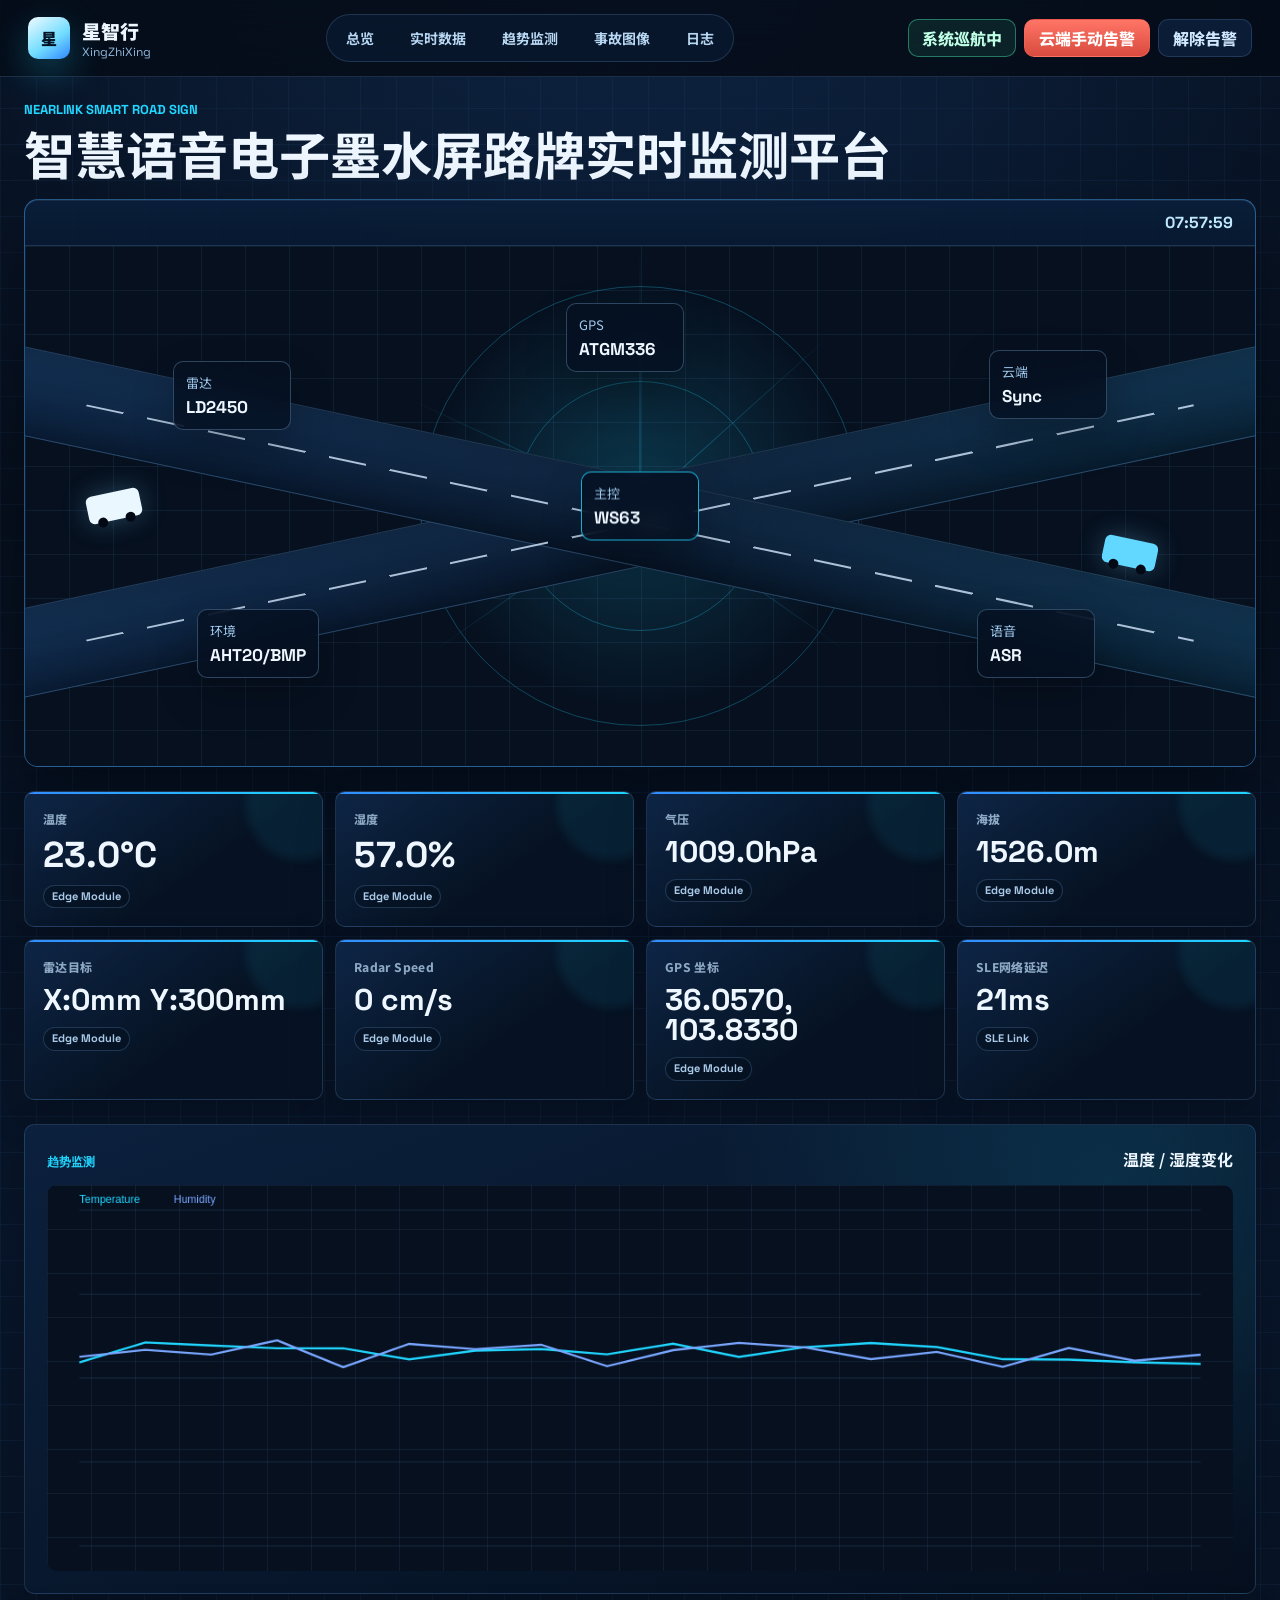
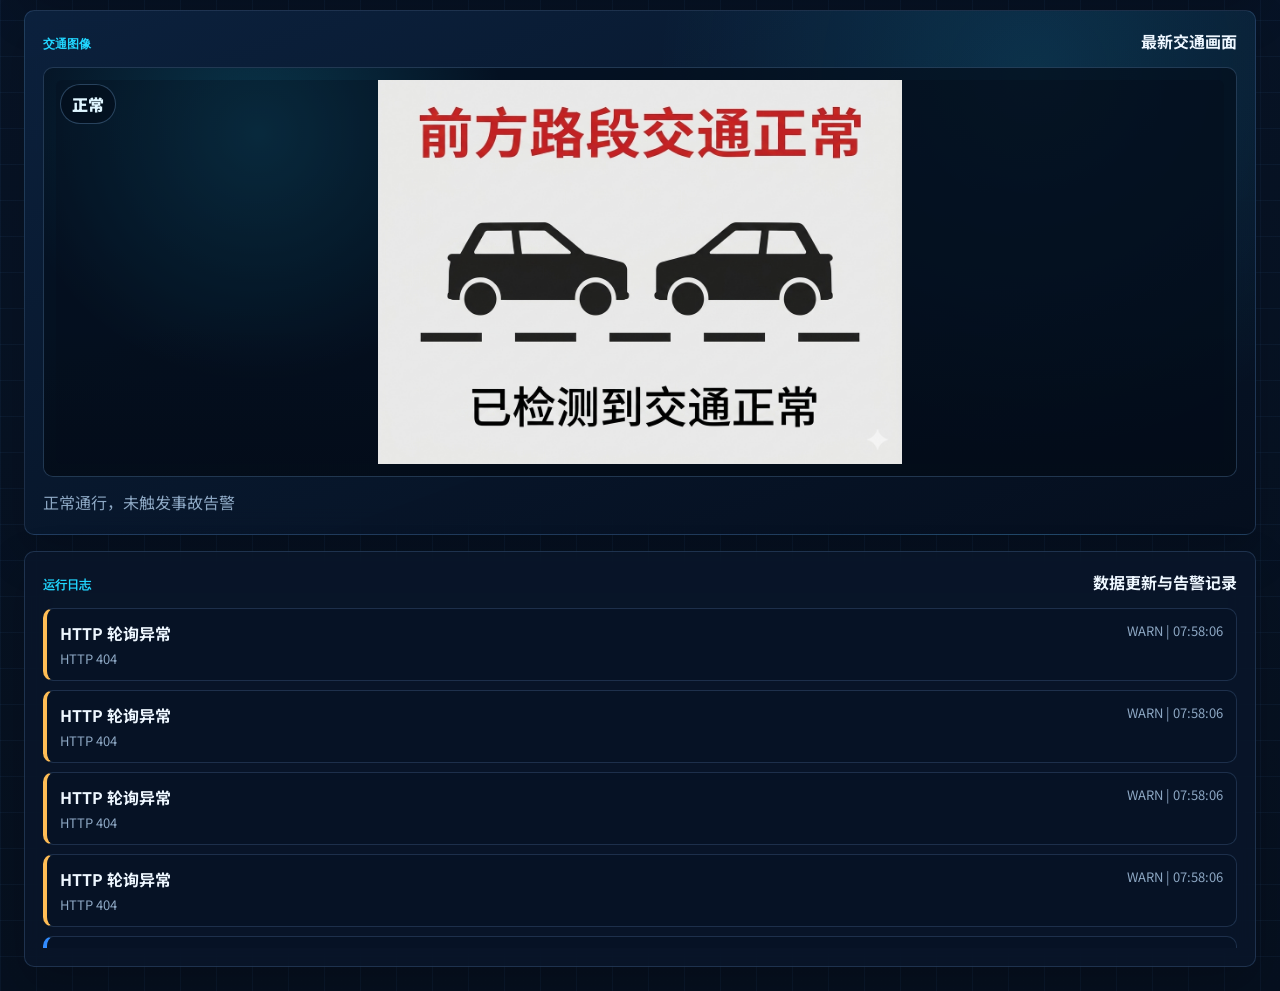
==== index.html @ 969dfbe6 "Add files via upload" ====
<!DOCTYPE html>
<html lang="zh-CN">
  <head>
    <meta charset="UTF-8" />
    <meta name="viewport" content="width=device-width, initial-scale=1.0" />
    <title>星智行 · 智慧语音电子墨水屏路牌</title>
    <meta
      name="description"
      content="星智行智慧路牌实时监测网站，展示温湿度、雷达、GPS、SLE 组网与云端告警同步。"
    />
    <meta name="theme-color" content="#06101f" />
    <link rel="preconnect" href="https://fonts.googleapis.com" />
    <link rel="preconnect" href="https://fonts.gstatic.com" crossorigin />
    <link
      href="https://fonts.googleapis.com/css2?family=Noto+Sans+SC:wght@400;500;700;800&family=Space+Grotesk:wght@500;600;700&display=swap"
      rel="stylesheet"
    />
    <link rel="stylesheet" href="styles.css?v=20260621-camera-clear-force" />
  </head>
  <body>
    <header class="topbar">
      <a class="brand" href="#overview" aria-label="星智行首页">
        <span class="brand-mark">星</span>
        <span>
          <strong>星智行</strong>
          <small>XingZhiXing</small>
        </span>
      </a>
      <nav class="top-nav" aria-label="页面导航">
        <a href="#overview">总览</a>
        <a href="#data">实时数据</a>
        <a href="#trend">趋势监测</a>
        <a href="#camera">事故图像</a>
        <a href="#events">日志</a>
      </nav>
      <div class="top-actions">
        <span class="status-pill" id="systemStatus">系统巡航中</span>
        <button class="btn danger" id="simulateAlertBtn" type="button">云端手动告警</button>
        <button class="btn ghost" id="clearAlertBtn" type="button">解除告警</button>
      </div>
    </header>

    <main>
      <section class="hero" id="overview">
        <div class="hero-copy">
          <p class="eyebrow">NearLink Smart Road Sign</p>
          <h1>智慧语音电子墨水屏路牌实时监测平台</h1>
        </div>

        <div class="hero-scene">
          <div class="scene-head">
            <strong class="sr-only" id="sceneStatus">SLE 网络稳定 · 雷达与 GPS 数据在线</strong>
            <time id="lastUpdate">--:--:--</time>
          </div>

          <div class="road-scene" id="roadScene" aria-label="道路车辆与 SLE 网络示意">
            <div class="sle-ring ring-a" aria-hidden="true"></div>
            <div class="sle-ring ring-b" aria-hidden="true"></div>
            <div class="sle-link link-radar" aria-hidden="true"></div>
            <div class="sle-link link-gps" aria-hidden="true"></div>
            <div class="sle-link link-env" aria-hidden="true"></div>
            <div class="sle-link link-voice" aria-hidden="true"></div>
            <div class="sle-link link-cloud" aria-hidden="true"></div>
            <div class="road road-a" aria-hidden="true"></div>
            <div class="road road-b" aria-hidden="true"></div>
            <div class="lane-mark lane-mark-a" aria-hidden="true"></div>
            <div class="lane-mark lane-mark-b" aria-hidden="true"></div>
            <div class="vehicle vehicle-a" aria-hidden="true"></div>
            <div class="vehicle vehicle-b" aria-hidden="true"></div>

            <div class="network-node master">
              <span>主控</span>
              <strong>WS63</strong>
            </div>
            <div class="network-node radar">
              <span>雷达</span>
              <strong>LD2450</strong>
            </div>
            <div class="network-node gps">
              <span>GPS</span>
              <strong>ATGM336</strong>
            </div>
            <div class="network-node env">
              <span>环境</span>
              <strong>AHT20/BMP</strong>
            </div>
            <div class="network-node voice">
              <span>语音</span>
              <strong>ASR</strong>
            </div>
            <div class="network-node cloud">
              <span>云端</span>
              <strong>Sync</strong>
            </div>
            <div class="scene-alert" id="sceneAlert">事故告警已同步云端</div>
          </div>
        </div>
      </section>

      <section class="data-strip" id="data" aria-label="实时数据">
        <article class="data-card primary">
          <span>温度</span>
          <strong id="tempValue">--</strong>
          <small>Edge Module</small>
        </article>
        <article class="data-card primary">
          <span>湿度</span>
          <strong id="humidityValue">--</strong>
          <small>Edge Module</small>
        </article>
        <article class="data-card">
          <span>气压</span>
          <strong id="pressureValue">--</strong>
          <small>Edge Module</small>
        </article>
        <article class="data-card">
          <span>海拔</span>
          <strong id="altitudeValue">--</strong>
          <small>Edge Module</small>
        </article>
        <article class="data-card">
          <span>雷达目标</span>
          <strong id="radarTargetValue">--</strong>
          <small id="radarCoordUnitValue">Edge Module</small>
        </article>
        <article class="data-card">
          <span>Radar Speed</span>
          <strong id="radarSpeedValue">--</strong>
          <small>Edge Module</small>
        </article>
        <article class="data-card">
          <span>GPS 坐标</span>
          <strong id="gpsValue">--</strong>
          <small>Edge Module</small>
        </article>
        <article class="data-card">
          <span>SLE网络延迟</span>
          <strong id="latencyValue">--</strong>
          <small>SLE Link</small>
        </article>
      </section>

      <section class="content-grid">
        <section class="panel chart-panel" id="trend">
          <div class="panel-title">
            <span>趋势监测</span>
            <strong>温度 / 湿度变化</strong>
          </div>
          <canvas id="trendChart" width="1320" height="430" aria-label="温湿度趋势图"></canvas>
        </section>

        <section class="panel camera-panel" id="camera">
          <div class="panel-title">
            <span>交通图像</span>
            <strong>最新交通画面</strong>
          </div>
          <div class="camera-frame" id="cameraFrame">
            <img id="cameraImage" src="normal.png" alt="交通状态示意图" />
            <span class="camera-badge" id="cameraBadge">正常</span>
          </div>
          <p class="camera-caption" id="cameraCaption">正常通行，未触发事故告警</p>
        </section>

        <section class="panel events-panel" id="events">
          <div class="panel-title">
            <span>运行日志</span>
            <strong>数据更新与告警记录</strong>
          </div>
          <ul id="eventList" class="event-list"></ul>
        </section>
      </section>
    </main>

    <span id="sourceLabel" hidden>Mock Simulation</span>
    <span id="cloudSyncValue" hidden></span>
    <span id="sourceHint" hidden>当前使用本地模拟数据</span>

    <script src="script.js?v=20260621-camera-clear-force"></script>
  </body>
</html>
---- styles.css ----
:root {
  --bg: #050b16;
  --bg-2: #081529;
  --panel: rgba(9, 23, 43, 0.78);
  --panel-2: rgba(11, 30, 56, 0.92);
  --line: rgba(136, 190, 255, 0.18);
  --line-strong: rgba(76, 174, 255, 0.46);
  --text: #eef7ff;
  --muted: #8da8c4;
  --blue: #328cff;
  --cyan: #21d6ff;
  --green: #42d7a4;
  --red: #ff6b5c;
  --amber: #ffbd55;
  --shadow: 0 26px 70px rgba(0, 0, 0, 0.34);
  --radius: 10px;
}

* {
  box-sizing: border-box;
}

html {
  scroll-behavior: smooth;
}

body {
  margin: 0;
  min-height: 100vh;
  color: var(--text);
  font-family: "Noto Sans SC", "Microsoft YaHei", sans-serif;
  background:
    linear-gradient(rgba(88, 168, 255, 0.055) 1px, transparent 1px),
    linear-gradient(90deg, rgba(88, 168, 255, 0.055) 1px, transparent 1px),
    radial-gradient(circle at 50% -10%, rgba(50, 140, 255, 0.24), transparent 34%),
    linear-gradient(180deg, var(--bg) 0%, var(--bg-2) 48%, #06101f 100%);
  background-size: 36px 36px, 36px 36px, auto, auto;
  overflow-x: hidden;
}

h1,
h2,
h3,
p {
  margin: 0;
}

a {
  color: inherit;
  text-decoration: none;
}

button,
input {
  font: inherit;
}

button {
  border: 0;
}

.topbar {
  position: sticky;
  top: 0;
  z-index: 20;
  min-height: 76px;
  display: grid;
  grid-template-columns: auto 1fr auto;
  align-items: center;
  gap: 22px;
  padding: 14px 28px;
  border-bottom: 1px solid var(--line);
  background: rgba(5, 11, 22, 0.82);
  backdrop-filter: blur(18px);
}

.brand {
  display: flex;
  align-items: center;
  gap: 12px;
}

.brand-mark {
  width: 42px;
  height: 42px;
  display: grid;
  place-items: center;
  border-radius: var(--radius);
  color: #031326;
  font-weight: 900;
  background: linear-gradient(145deg, #effbff, #71dcff 58%, #2f86ff);
  box-shadow: 0 14px 36px rgba(33, 214, 255, 0.28);
}

.brand strong,
.brand small {
  display: block;
}

.brand strong {
  font-size: 19px;
  font-weight: 900;
}

.brand small,
.eyebrow,
.panel-title span,
.scene-head span {
  font-family: "Space Grotesk", sans-serif;
}

.brand small {
  color: #91b9dd;
  font-size: 12px;
}

.top-nav {
  justify-self: center;
  display: flex;
  align-items: center;
  gap: 8px;
  padding: 5px;
  border: 1px solid var(--line);
  border-radius: 999px;
  background: rgba(11, 30, 56, 0.55);
}

.top-nav a {
  padding: 8px 14px;
  border-radius: 999px;
  color: #b8d7f2;
  font-size: 14px;
  font-weight: 700;
}

.top-nav a:hover {
  color: #ffffff;
  background: rgba(50, 140, 255, 0.18);
}

.top-actions {
  display: flex;
  align-items: center;
  gap: 8px;
}

.status-pill,
.btn {
  min-height: 38px;
  display: inline-flex;
  align-items: center;
  justify-content: center;
  border-radius: var(--radius);
  font-weight: 800;
}

.status-pill {
  padding: 0 13px;
  color: #bfffe5;
  border: 1px solid rgba(66, 215, 164, 0.48);
  background: rgba(32, 101, 79, 0.26);
}

.status-pill.alert {
  color: #ffe1dc;
  border-color: rgba(255, 107, 92, 0.56);
  background: rgba(150, 48, 41, 0.28);
}

.btn {
  cursor: pointer;
  padding: 0 14px;
  color: #eaf6ff;
  border: 1px solid var(--line);
  background: rgba(14, 35, 65, 0.74);
}

.btn.danger {
  color: #ffffff;
  border-color: rgba(255, 107, 92, 0.42);
  background: linear-gradient(180deg, #ff7566, #d84b3e);
}

.btn.ghost {
  color: #cfe8ff;
}

main {
  padding: 24px;
}

.hero {
  min-height: auto;
  display: grid;
  grid-template-rows: auto auto;
  gap: 18px;
}

.hero-copy {
  max-width: 980px;
  min-width: 0;
}

.eyebrow {
  color: var(--cyan);
  font-size: 13px;
  font-weight: 800;
  text-transform: uppercase;
}

.hero h1 {
  max-width: 18em;
  margin-top: 8px;
  font-size: clamp(30px, 4vw, 52px);
  line-height: 1.08;
  letter-spacing: 0;
  overflow-wrap: anywhere;
}

.hero-scene {
  max-width: 100%;
  min-width: 0;
  overflow: hidden;
  border: 1px solid var(--line-strong);
  border-radius: 14px;
  background:
    linear-gradient(180deg, rgba(50, 140, 255, 0.13), transparent 26%),
    rgba(4, 14, 28, 0.92);
  box-shadow: var(--shadow), inset 0 1px 0 rgba(255, 255, 255, 0.07);
}

.scene-head {
  min-height: 46px;
  display: flex;
  align-items: center;
  justify-content: flex-end;
  gap: 16px;
  padding: 10px 22px;
  border-bottom: 1px solid var(--line);
}

.scene-head span {
  color: #86dcff;
  font-size: 12px;
  font-weight: 800;
  text-transform: uppercase;
}

.scene-head strong {
  display: block;
  margin-top: 5px;
  font-size: 18px;
}

.scene-head time {
  color: #bfe8ff;
  font-family: "Space Grotesk", sans-serif;
  font-weight: 800;
}

.sr-only {
  position: absolute;
  width: 1px;
  height: 1px;
  padding: 0;
  margin: -1px;
  overflow: hidden;
  clip: rect(0, 0, 0, 0);
  white-space: nowrap;
  border: 0;
}

.road-scene {
  max-width: 100%;
  position: relative;
  min-height: 520px;
  overflow: hidden;
  background:
    linear-gradient(90deg, rgba(123, 185, 255, 0.08) 1px, transparent 1px),
    linear-gradient(rgba(123, 185, 255, 0.08) 1px, transparent 1px),
    radial-gradient(circle at 50% 48%, rgba(33, 214, 255, 0.2), transparent 32%),
    #06101f;
  background-size: 44px 44px, 44px 44px, auto, auto;
}

.road {
  position: absolute;
  left: -12%;
  top: 232px;
  width: 124%;
  height: 88px;
  background:
    linear-gradient(90deg, rgba(50, 140, 255, 0.1), transparent 50%, rgba(33, 214, 255, 0.09)),
    linear-gradient(180deg, #122a47, #071528);
  border-top: 1px solid rgba(157, 211, 255, 0.16);
  border-bottom: 1px solid rgba(157, 211, 255, 0.16);
  box-shadow: inset 0 0 34px rgba(0, 0, 0, 0.3);
}

.road-a {
  transform: rotate(-12deg);
}

.road-b {
  transform: rotate(12deg);
}

.lane-mark {
  position: absolute;
  left: 4%;
  top: 276px;
  width: 92%;
  height: 2px;
  background: repeating-linear-gradient(90deg, #c9def4 0 38px, transparent 38px 62px);
  opacity: 0.85;
}

.lane-mark-a {
  transform: rotate(-12deg);
}

.lane-mark-b {
  transform: rotate(12deg);
}

.sle-ring {
  position: absolute;
  left: 50%;
  top: 50%;
  border: 1px solid rgba(33, 214, 255, 0.28);
  border-radius: 50%;
  transform: translate(-50%, -50%);
}

.ring-a {
  width: 440px;
  height: 440px;
}

.ring-b {
  width: 250px;
  height: 250px;
}

.sle-link {
  position: absolute;
  left: 50%;
  top: 50%;
  height: 1px;
  width: 260px;
  background: linear-gradient(90deg, rgba(33, 214, 255, 0.4), transparent);
  transform-origin: left center;
}

.link-radar {
  transform: rotate(205deg);
}

.link-gps {
  transform: rotate(270deg);
}

.link-env {
  transform: rotate(145deg);
}

.link-voice {
  transform: rotate(35deg);
}

.link-cloud {
  transform: rotate(318deg);
}

.vehicle {
  position: absolute;
  width: 54px;
  height: 28px;
  border-radius: 6px;
  background: #eaf7ff;
  box-shadow: 0 0 26px rgba(120, 215, 255, 0.28);
  animation: vehicle-flow 7s linear infinite;
}

.vehicle::before,
.vehicle::after {
  content: "";
  position: absolute;
  bottom: -5px;
  width: 10px;
  height: 10px;
  border-radius: 50%;
  background: #020914;
}

.vehicle::before {
  left: 8px;
}

.vehicle::after {
  right: 8px;
}

.vehicle-a {
  left: 5%;
  top: 246px;
  transform: rotate(-12deg);
}

.vehicle-b {
  right: 8%;
  top: 293px;
  background: #62d7ff;
  transform: rotate(12deg);
  animation-delay: -3.4s;
}

.network-node {
  position: absolute;
  min-width: 118px;
  padding: 11px 12px;
  border: 1px solid rgba(151, 209, 255, 0.28);
  border-radius: var(--radius);
  background: rgba(5, 17, 33, 0.82);
  backdrop-filter: blur(10px);
  box-shadow: 0 18px 42px rgba(0, 0, 0, 0.24);
}

.network-node span,
.network-node strong {
  display: block;
}

.network-node span {
  color: #9fc8eb;
  font-size: 13px;
}

.network-node strong {
  margin-top: 4px;
  font-family: "Space Grotesk", sans-serif;
  font-size: 17px;
}

.network-node.master {
  left: 50%;
  top: 50%;
  border-color: rgba(33, 214, 255, 0.78);
  transform: translate(-50%, -50%);
}

.network-node.radar {
  left: 12%;
  top: 22%;
}

.network-node.gps {
  left: 44%;
  top: 11%;
}

.network-node.env {
  left: 14%;
  bottom: 17%;
}

.network-node.voice {
  right: 13%;
  bottom: 17%;
}

.network-node.cloud {
  right: 12%;
  top: 20%;
}

.scene-alert {
  position: absolute;
  left: 24px;
  bottom: 24px;
  display: none;
  padding: 11px 13px;
  border-radius: var(--radius);
  color: #ffffff;
  background: linear-gradient(135deg, #ff7c6e, #d94738);
  font-weight: 900;
}

.road-scene.alert .scene-alert {
  display: block;
}

.road-scene.alert .vehicle-a {
  background: #ff806f;
  box-shadow: 0 0 40px rgba(255, 128, 111, 0.45);
}

.data-strip,
.content-grid {
  margin-top: 24px;
}

.data-strip {
  display: grid;
  grid-template-columns: repeat(4, minmax(0, 1fr));
  gap: 12px;
}

.data-card,
.panel {
  min-width: 0;
  border: 1px solid var(--line);
  border-radius: var(--radius);
  background: var(--panel);
  box-shadow: 0 18px 46px rgba(0, 0, 0, 0.2);
  backdrop-filter: blur(14px);
}

.data-card {
  min-height: 132px;
  padding: 18px;
  position: relative;
  overflow: hidden;
  background:
    linear-gradient(145deg, rgba(16, 44, 82, 0.72), rgba(6, 18, 34, 0.88) 58%),
    rgba(8, 23, 43, 0.9);
  box-shadow:
    0 18px 42px rgba(0, 0, 0, 0.2),
    inset 0 1px 0 rgba(255, 255, 255, 0.06);
  transition: border-color 0.18s ease, transform 0.18s ease;
}

.data-card::before {
  content: "";
  position: absolute;
  left: 0;
  top: 0;
  width: 100%;
  height: 2px;
  background: linear-gradient(90deg, var(--blue), var(--cyan));
}

.data-card::after {
  content: "";
  position: absolute;
  right: -34px;
  top: -42px;
  width: 110px;
  height: 110px;
  border-radius: 50%;
  background: rgba(33, 214, 255, 0.08);
  filter: blur(4px);
}

.data-card:hover {
  transform: translateY(-2px);
  border-color: rgba(76, 174, 255, 0.42);
}

.data-card span,
.data-card small {
  position: relative;
  z-index: 1;
  display: block;
  color: var(--muted);
}

.data-card span {
  font-size: 12px;
  font-weight: 800;
  letter-spacing: 0.03em;
}

.data-card strong {
  position: relative;
  z-index: 1;
  display: block;
  margin: 10px 0 12px;
  font-family: "Space Grotesk", sans-serif;
  font-size: 30px;
  line-height: 1;
}

.data-card small {
  position: relative;
  z-index: 1;
  width: fit-content;
  padding: 4px 8px;
  border: 1px solid rgba(137, 196, 255, 0.2);
  border-radius: 999px;
  color: #a9c9e7;
  background: rgba(5, 16, 31, 0.52);
  font-family: "Space Grotesk", sans-serif;
  font-size: 11px;
  font-weight: 700;
  line-height: 1.2;
}

.data-card.primary strong {
  font-size: 36px;
}

.content-grid {
  display: grid;
  grid-template-columns: 1fr;
  gap: 16px;
}

.panel {
  padding: 18px;
}

.panel-title {
  display: flex;
  align-items: baseline;
  justify-content: space-between;
  gap: 12px;
  margin-bottom: 14px;
}

.panel-title span {
  color: var(--cyan);
  font-size: 12px;
  font-weight: 800;
  text-transform: uppercase;
}

.panel-title strong {
  font-size: 16px;
}

.chart-panel {
  padding: 22px;
  background:
    radial-gradient(circle at 88% 14%, rgba(33, 214, 255, 0.12), transparent 34%),
    linear-gradient(160deg, rgba(12, 34, 63, 0.92), rgba(5, 15, 30, 0.96));
}

#trendChart {
  display: block;
  width: 100%;
  height: auto;
  border-radius: var(--radius);
  background:
    linear-gradient(rgba(123, 185, 255, 0.08) 1px, transparent 1px),
    linear-gradient(90deg, rgba(123, 185, 255, 0.08) 1px, transparent 1px),
    #06101f;
  background-size: 44px 44px;
}

.camera-panel {
  background:
    radial-gradient(circle at 82% 12%, rgba(33, 214, 255, 0.13), transparent 34%),
    linear-gradient(160deg, rgba(12, 34, 63, 0.92), rgba(5, 15, 30, 0.96));
}

.camera-frame {
  position: relative;
  display: flex;
  align-items: center;
  justify-content: center;
  overflow: hidden;
  width: 100%;
  max-width: 100%;
  height: clamp(260px, 32vw, 540px);
  margin: 0 auto;
  padding: 12px;
  box-sizing: border-box;
  border: 1px solid rgba(137, 196, 255, 0.22);
  border-radius: var(--radius);
  background: rgba(4, 14, 28, 0.72);
}

.camera-frame.uploaded {
  padding: 12px;
  width: 100%;
  height: clamp(360px, 45vw, 720px);
  aspect-ratio: auto;
}

.camera-frame.uploaded::after {
  display: none;
}

.camera-frame::after {
  content: "";
  position: absolute;
  inset: 0;
  z-index: 0;
  pointer-events: none;
  background:
    linear-gradient(180deg, transparent 64%, rgba(3, 11, 22, 0.58)),
    radial-gradient(circle at 18% 16%, rgba(33, 214, 255, 0.18), transparent 24%);
}

.camera-frame.alert {
  border-color: rgba(255, 176, 76, 0.74);
  box-shadow: 0 0 32px rgba(255, 176, 76, 0.16);
}

.camera-frame img {
  display: block;
  position: relative;
  z-index: 1;
  width: 100%;
  height: 100%;
  max-width: 100%;
  max-height: 100%;
  margin: auto;
  object-fit: contain;
  object-position: center center;
  border-radius: calc(var(--radius) - 4px);
  background: rgba(4, 14, 28, 0.28);
  filter: none;
  opacity: 1;
  mix-blend-mode: normal;
  image-rendering: auto;
}

.camera-frame.uploaded img {
  width: 100%;
  height: 100%;
  max-width: 100%;
  max-height: 100%;
  object-fit: contain;
  object-position: center center;
  filter: none;
  opacity: 1;
  mix-blend-mode: normal;
  image-rendering: auto;
  border-radius: calc(var(--radius) - 4px);
}

.camera-badge {
  position: absolute;
  z-index: 1;
  left: 16px;
  top: 16px;
  padding: 7px 11px;
  border: 1px solid rgba(137, 196, 255, 0.28);
  border-radius: 999px;
  color: #dff5ff;
  background: rgba(4, 14, 28, 0.72);
  font-weight: 900;
}

.camera-frame.alert .camera-badge {
  border-color: rgba(255, 176, 76, 0.62);
  color: #fff4dc;
  background: rgba(115, 53, 8, 0.72);
}

.camera-caption {
  margin: 12px 0 0;
  color: var(--muted);
  line-height: 1.7;
}

.interface-note,
.source-line {
  color: #a7bfd6;
  line-height: 1.7;
}

.api-contract {
  margin: 12px 0;
  overflow: auto;
  padding: 12px;
  border: 1px solid var(--line);
  border-radius: var(--radius);
  color: #d9f0ff;
  background: rgba(4, 14, 28, 0.72);
  font-family: "Space Grotesk", Consolas, monospace;
  font-size: 12px;
  line-height: 1.55;
}

.events-panel {
  grid-column: 1 / -1;
}

.event-list {
  list-style: none;
  margin: 0;
  padding: 0;
  display: grid;
  gap: 9px;
  max-height: 340px;
  overflow: auto;
}

.event-list li {
  display: grid;
  gap: 4px;
  padding: 12px 13px;
  border: 1px solid var(--line);
  border-left: 4px solid var(--blue);
  border-radius: var(--radius);
  background: rgba(7, 19, 36, 0.72);
}

.event-list li.level-warn {
  border-left-color: var(--amber);
}

.event-list li.level-error {
  border-left-color: var(--red);
}

.event-list .head {
  display: flex;
  justify-content: space-between;
  gap: 12px;
}

.event-list span,
.event-list p {
  color: var(--muted);
  font-size: 13px;
}

@keyframes vehicle-flow {
  from {
    translate: -90px 0;
  }
  to {
    translate: 120px 0;
  }
}

@media (max-width: 1180px) {
  .topbar {
    grid-template-columns: 1fr;
  }

  .top-nav {
    justify-self: start;
    overflow-x: auto;
    max-width: 100%;
  }

  .top-actions {
    flex-wrap: wrap;
  }

  .data-strip {
    grid-template-columns: repeat(2, minmax(0, 1fr));
  }
}

@media (max-width: 720px) {
  .topbar,
  main {
    padding-left: 14px;
    padding-right: 14px;
  }

  .hero {
    min-height: auto;
    grid-template-rows: auto auto;
  }

  .hero h1 {
    max-width: 9em;
    font-size: 28px;
    line-height: 1.12;
  }

  .top-actions,
  .data-strip,
  .content-grid {
    grid-template-columns: 1fr;
  }

  .top-actions {
    display: grid;
  }

  .road-scene {
    min-height: 430px;
  }

  .scene-head,
  .panel-title,
  .event-list .head {
    align-items: flex-start;
    flex-direction: column;
  }

  .network-node {
    min-width: 78px;
    padding: 8px 9px;
  }

  .network-node span {
    font-size: 11px;
  }

  .network-node strong {
    font-size: 13px;
  }

  .network-node.radar {
    left: 7%;
  }

  .network-node.gps {
    left: 39%;
    top: 9%;
  }

  .network-node.env {
    left: 7%;
    bottom: 18%;
  }

  .network-node.voice {
    right: 56px;
    bottom: 18%;
  }

  .network-node.cloud {
    right: 56px;
    top: 21%;
  }
}
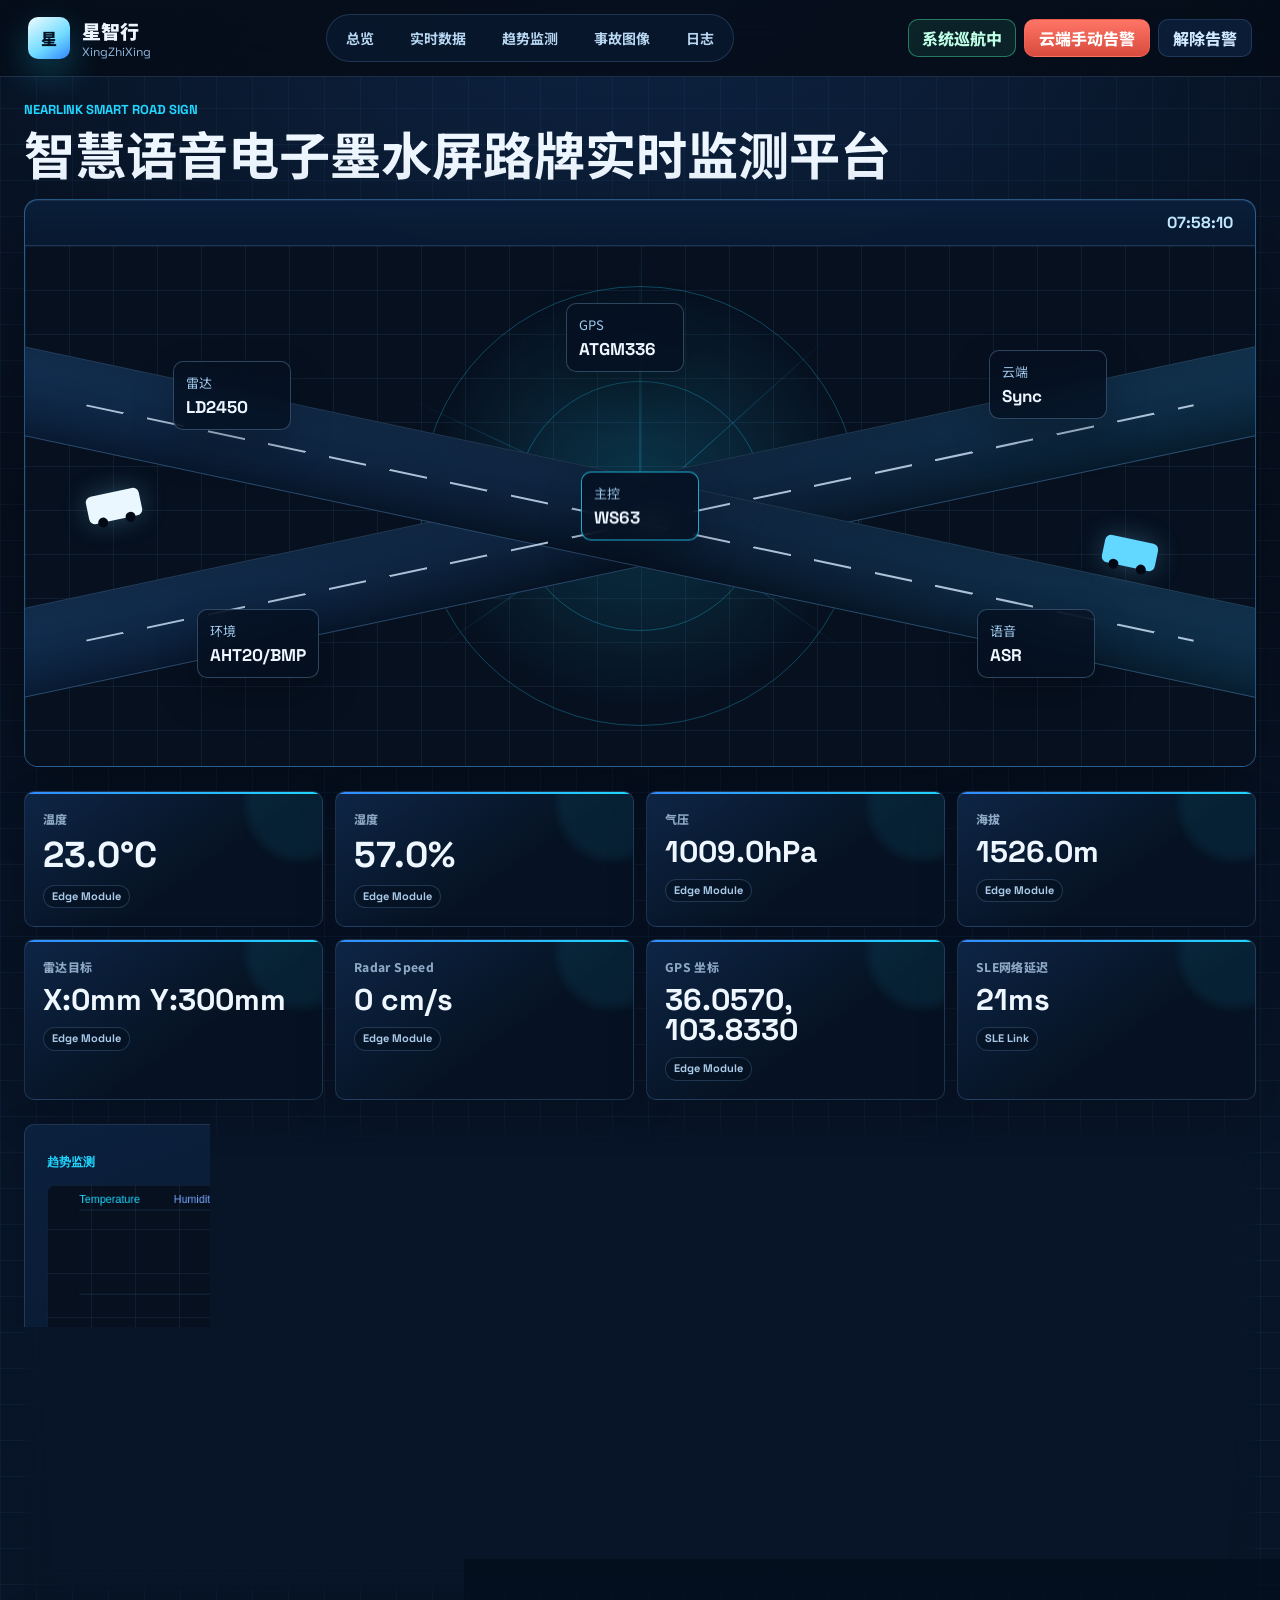
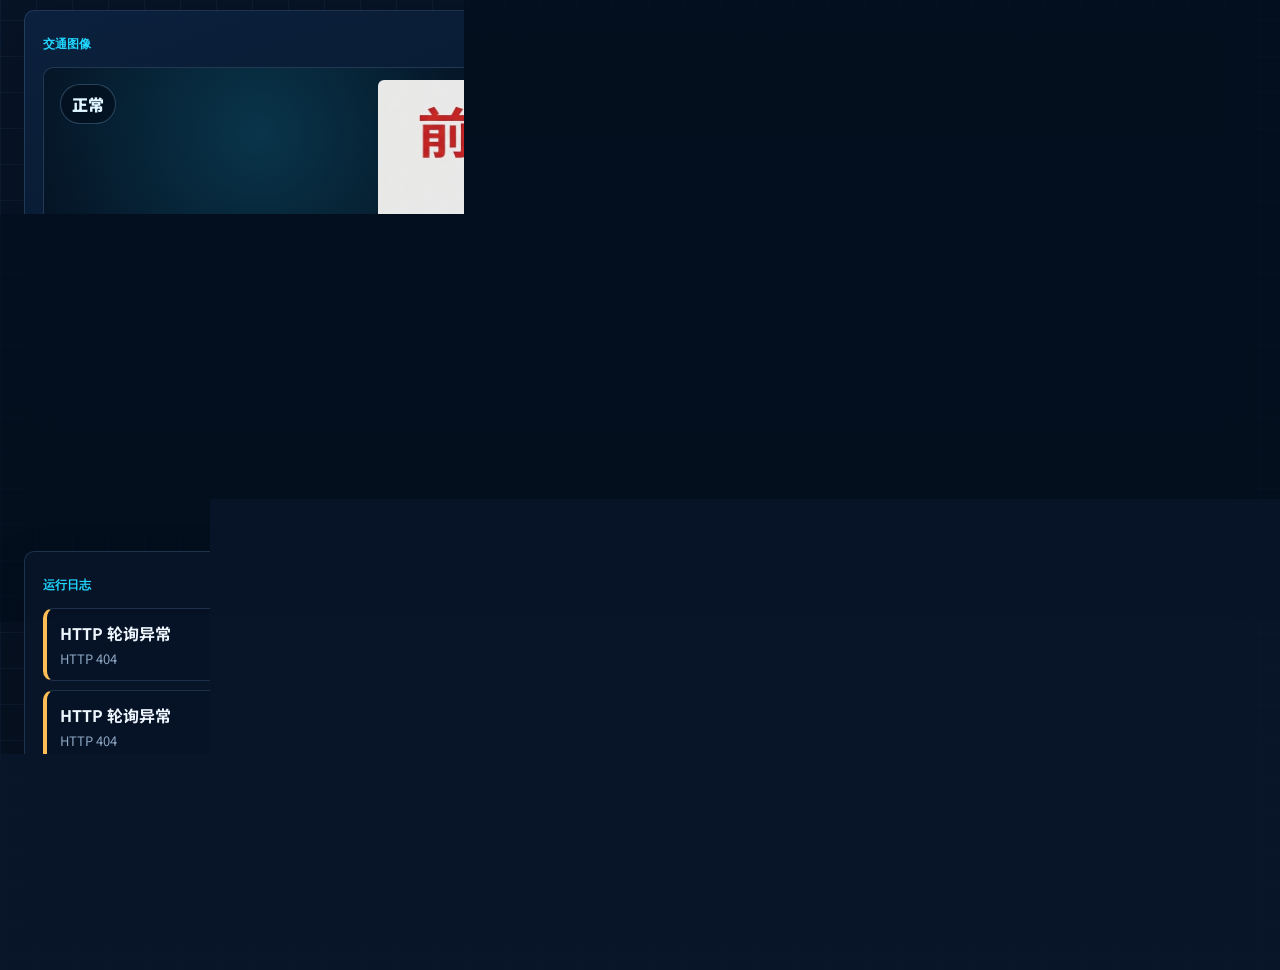
==== commit 1464ed22: "Add files via upload" ====
--- a/index.html
+++ b/index.html
@@ -15,7 +15,7 @@
       href="https://fonts.googleapis.com/css2?family=Noto+Sans+SC:wght@400;500;700;800&family=Space+Grotesk:wght@500;600;700&display=swap"
       rel="stylesheet"
     />
-    <link rel="stylesheet" href="styles.css?v=20260621-camera-clear-force" />
+    <link rel="stylesheet" href="styles.css?v=20260620-camera-fit-max" />
   </head>
   <body>
     <header class="topbar">
@@ -175,6 +175,6 @@
     <span id="cloudSyncValue" hidden></span>
     <span id="sourceHint" hidden>当前使用本地模拟数据</span>
 
-    <script src="script.js?v=20260621-camera-clear-force"></script>
+    <script src="script.js?v=20260620-camera-fit-max"></script>
   </body>
 </html>
--- a/styles.css
+++ b/styles.css
@@ -702,7 +702,7 @@
   display: block;
   position: relative;
   z-index: 1;
-  width: 100%;
+  width: auto;
   height: 100%;
   max-width: 100%;
   max-height: 100%;
@@ -711,10 +711,6 @@
   object-position: center center;
   border-radius: calc(var(--radius) - 4px);
   background: rgba(4, 14, 28, 0.28);
-  filter: none;
-  opacity: 1;
-  mix-blend-mode: normal;
-  image-rendering: auto;
 }
 
 .camera-frame.uploaded img {
@@ -725,9 +721,6 @@
   object-fit: contain;
   object-position: center center;
   filter: none;
-  opacity: 1;
-  mix-blend-mode: normal;
-  image-rendering: auto;
   border-radius: calc(var(--radius) - 4px);
 }
 
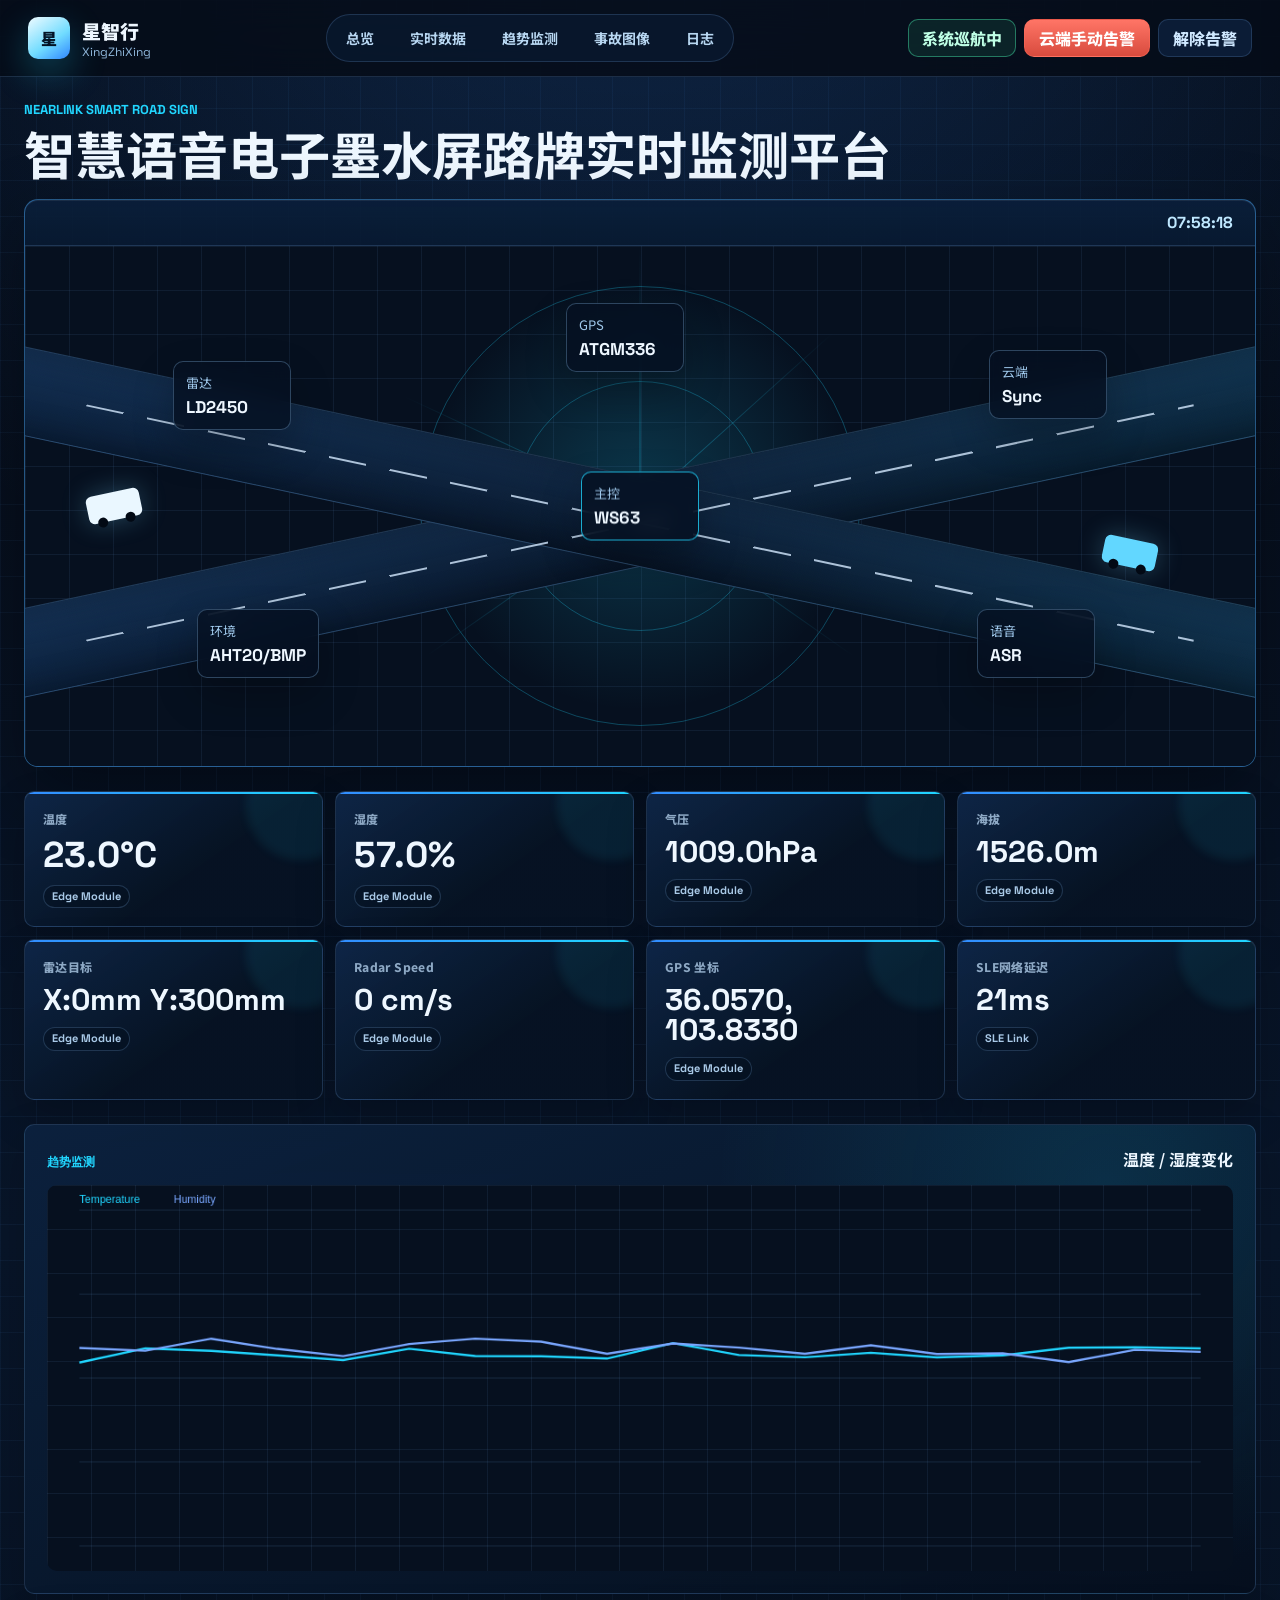
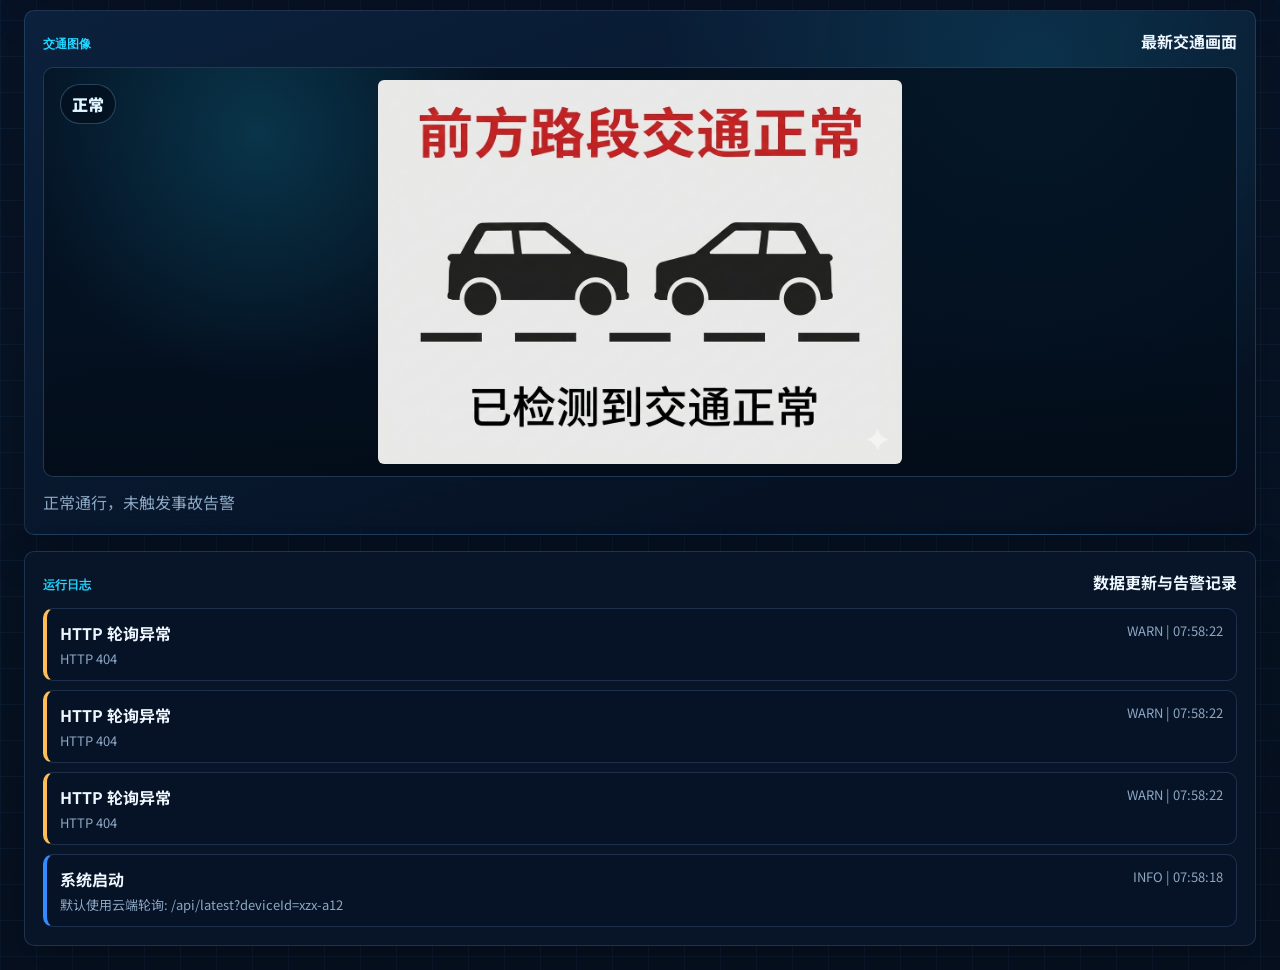
==== commit 34a90e74: "Add files via upload" ====
--- a/index.html
+++ b/index.html
@@ -15,7 +15,7 @@
       href="https://fonts.googleapis.com/css2?family=Noto+Sans+SC:wght@400;500;700;800&family=Space+Grotesk:wght@500;600;700&display=swap"
       rel="stylesheet"
     />
-    <link rel="stylesheet" href="styles.css?v=20260620-camera-fit-max" />
+    <link rel="stylesheet" href="styles.css?v=20260628-camera-rotate-fix" />
   </head>
   <body>
     <header class="topbar">
@@ -175,6 +175,6 @@
     <span id="cloudSyncValue" hidden></span>
     <span id="sourceHint" hidden>当前使用本地模拟数据</span>
 
-    <script src="script.js?v=20260620-camera-fit-max"></script>
+    <script src="script.js?v=20260628-camera-rotate-fix"></script>
   </body>
 </html>
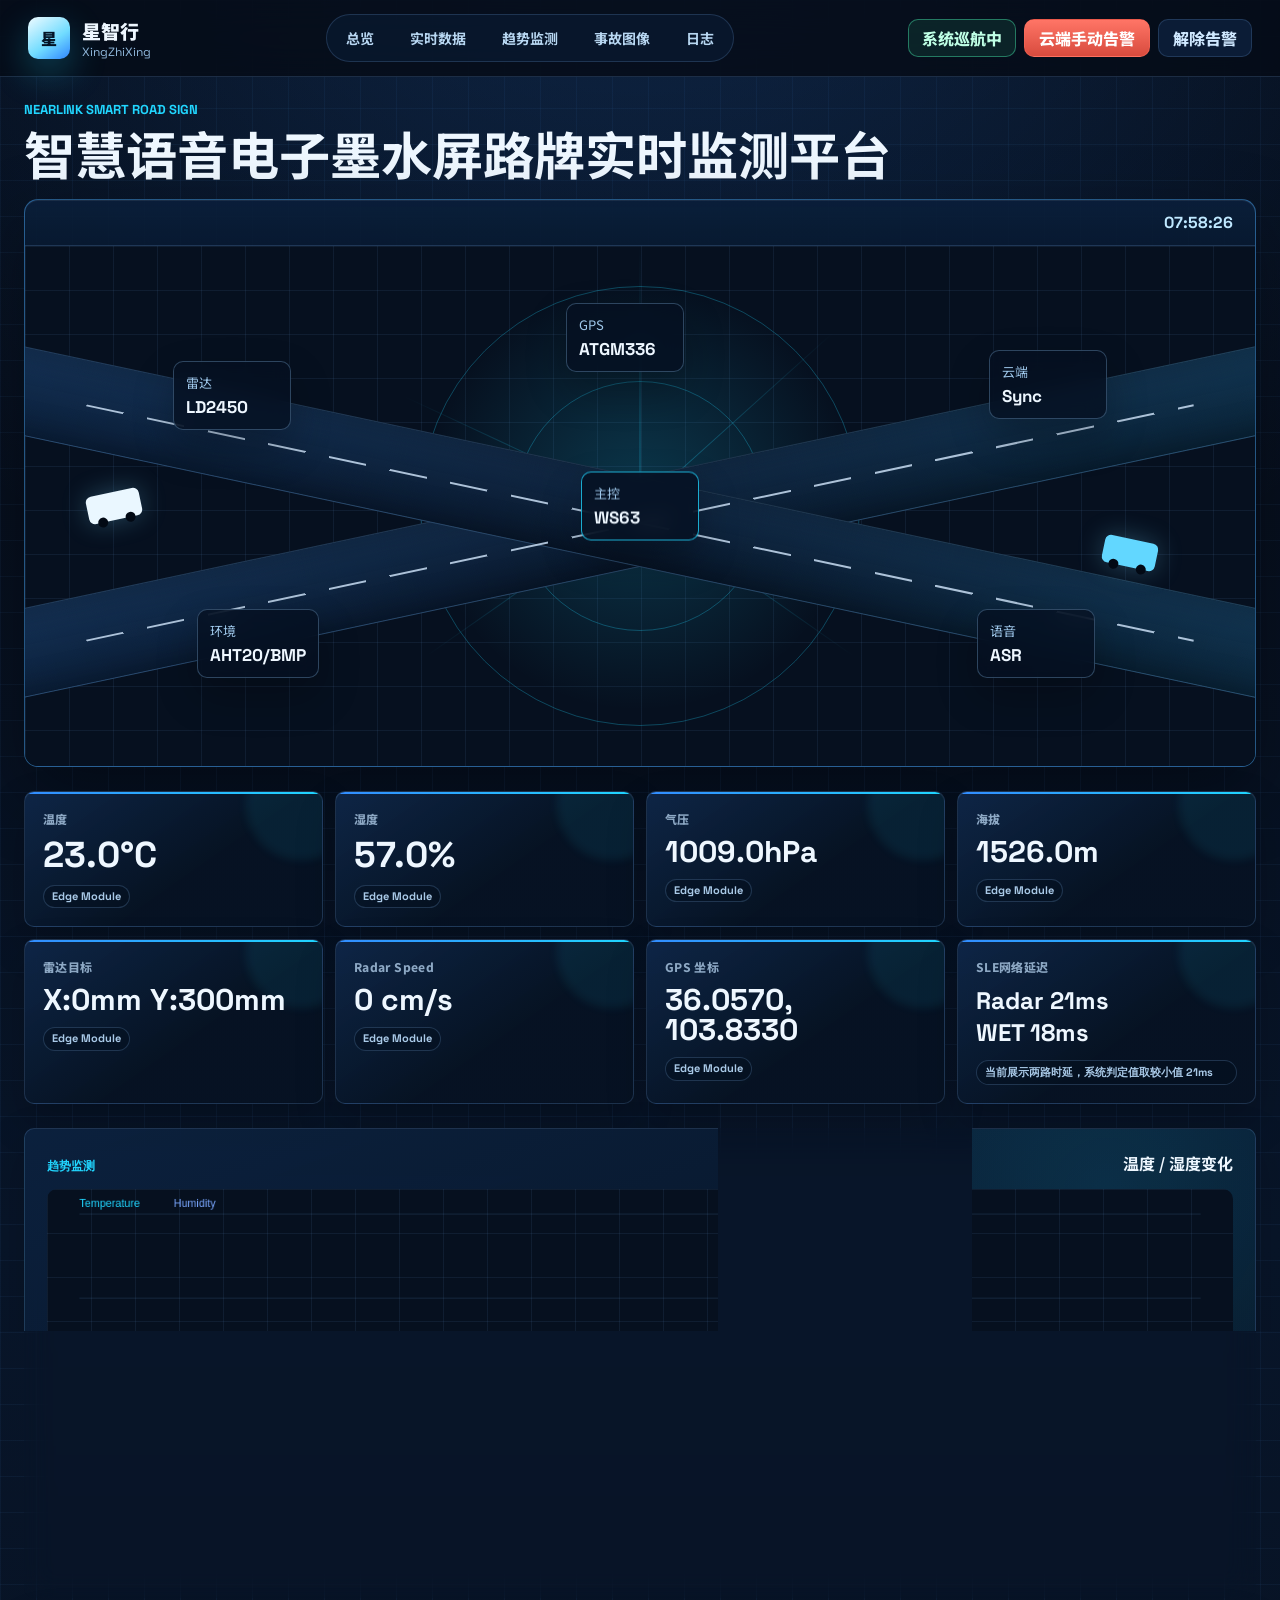
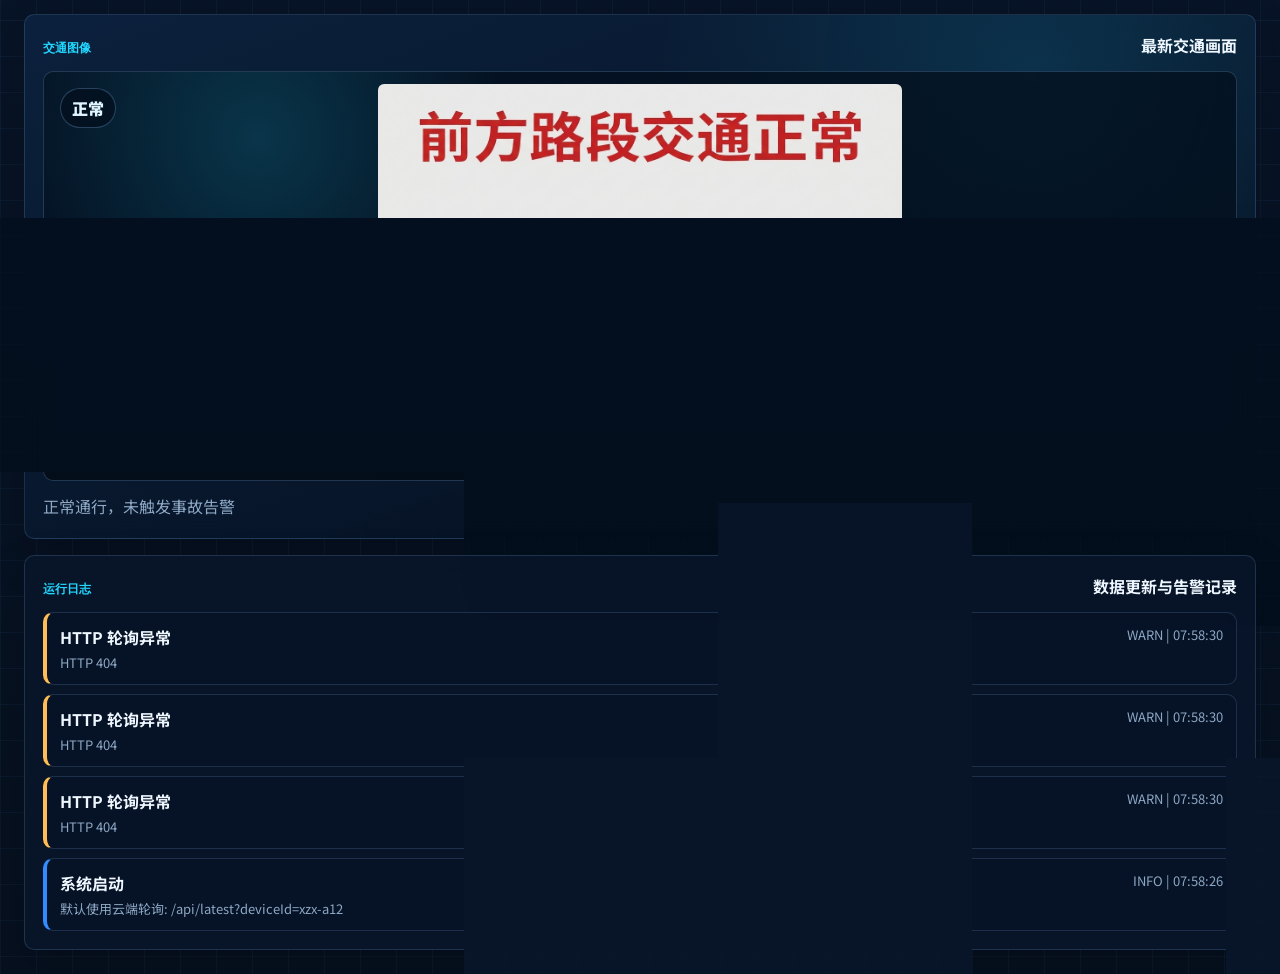
==== commit e48fe0e3: "Add files via upload" ====
--- a/index.html
+++ b/index.html
@@ -135,9 +135,9 @@
         </article>
         <article class="data-card">
           <span>SLE网络延迟</span>
-          <strong id="latencyValue">--</strong>
-          <small>SLE Link</small>
-        </article>
+          <strong id="latencyValue">--</strong>
+          <small id="latencyHint">Radar -- | WET --</small>
+        </article>
       </section>
 
       <section class="content-grid">
--- a/styles.css
+++ b/styles.css
@@ -600,6 +600,17 @@
   font-size: 36px;
 }
 
+#latencyValue {
+  font-size: 24px;
+  line-height: 1.3;
+}
+
+#latencyHint {
+  width: 100%;
+  white-space: normal;
+  line-height: 1.35;
+}
+
 .content-grid {
   display: grid;
   grid-template-columns: 1fr;
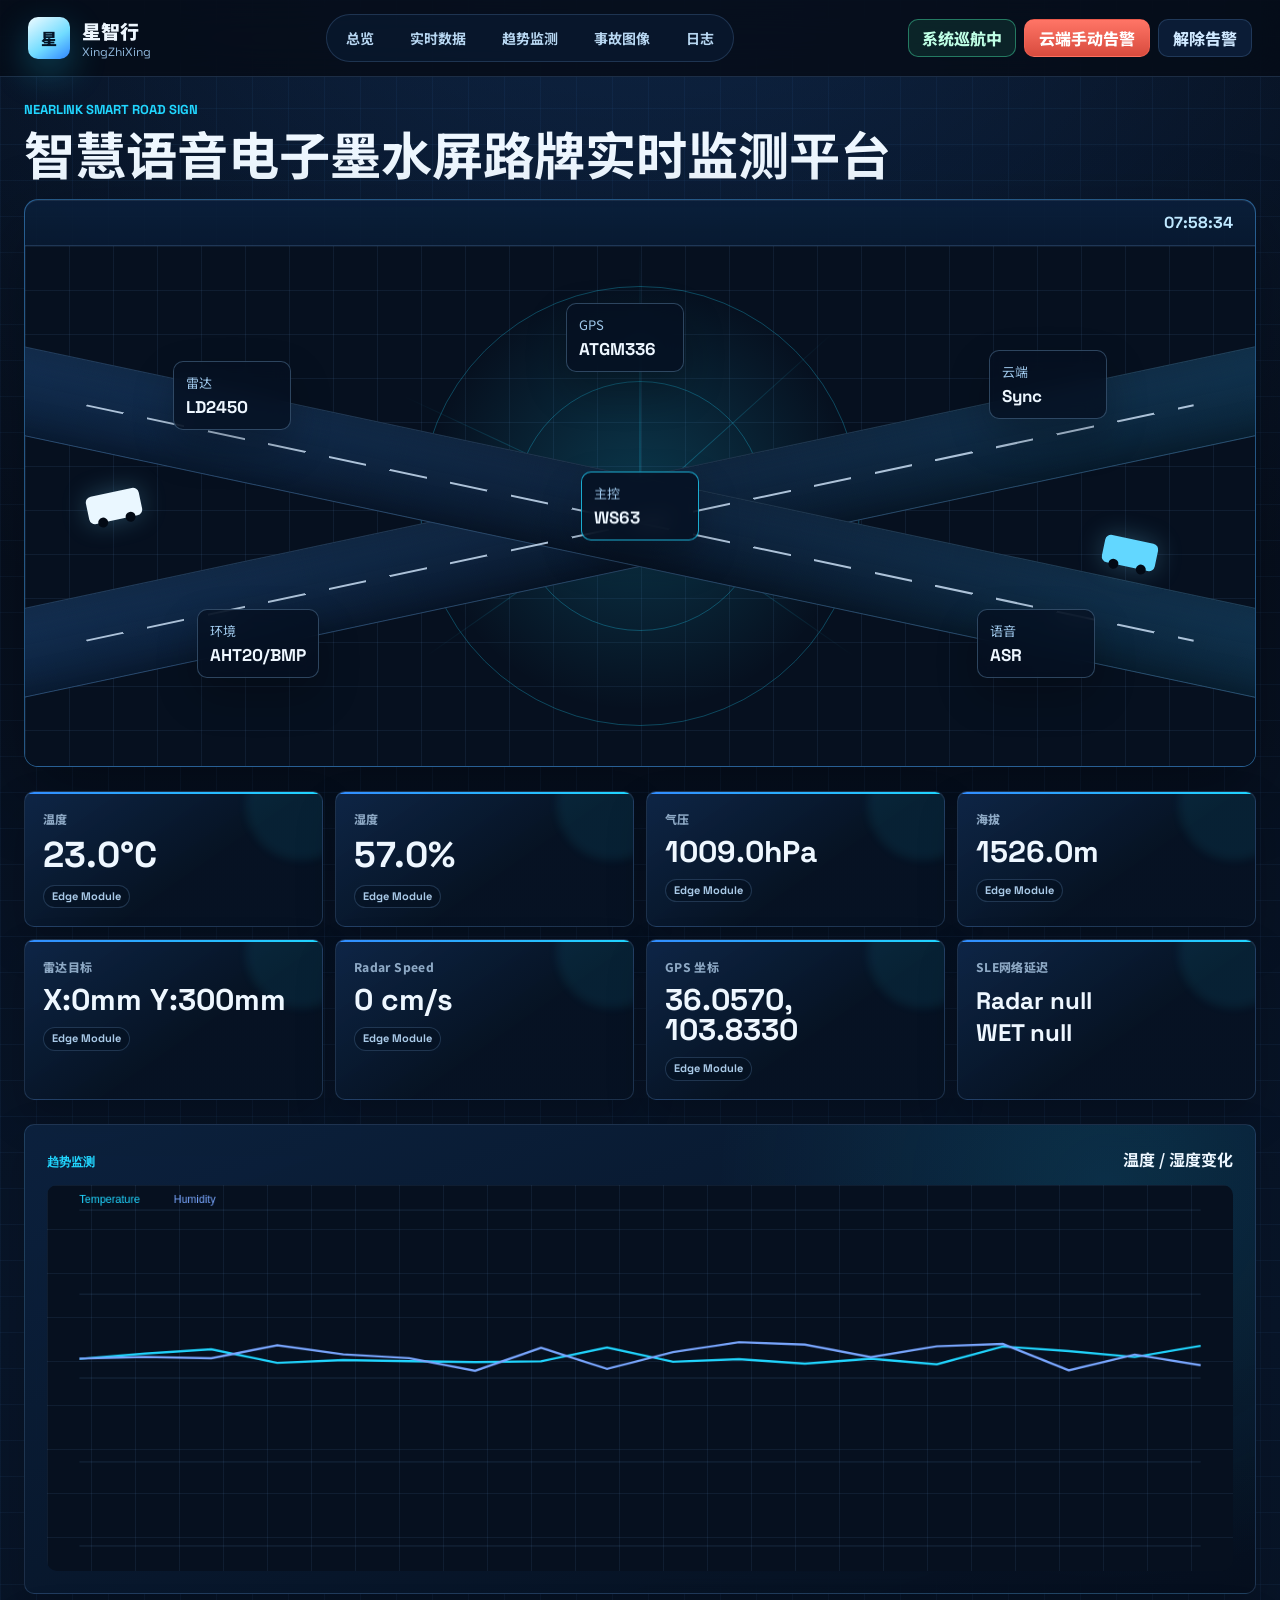
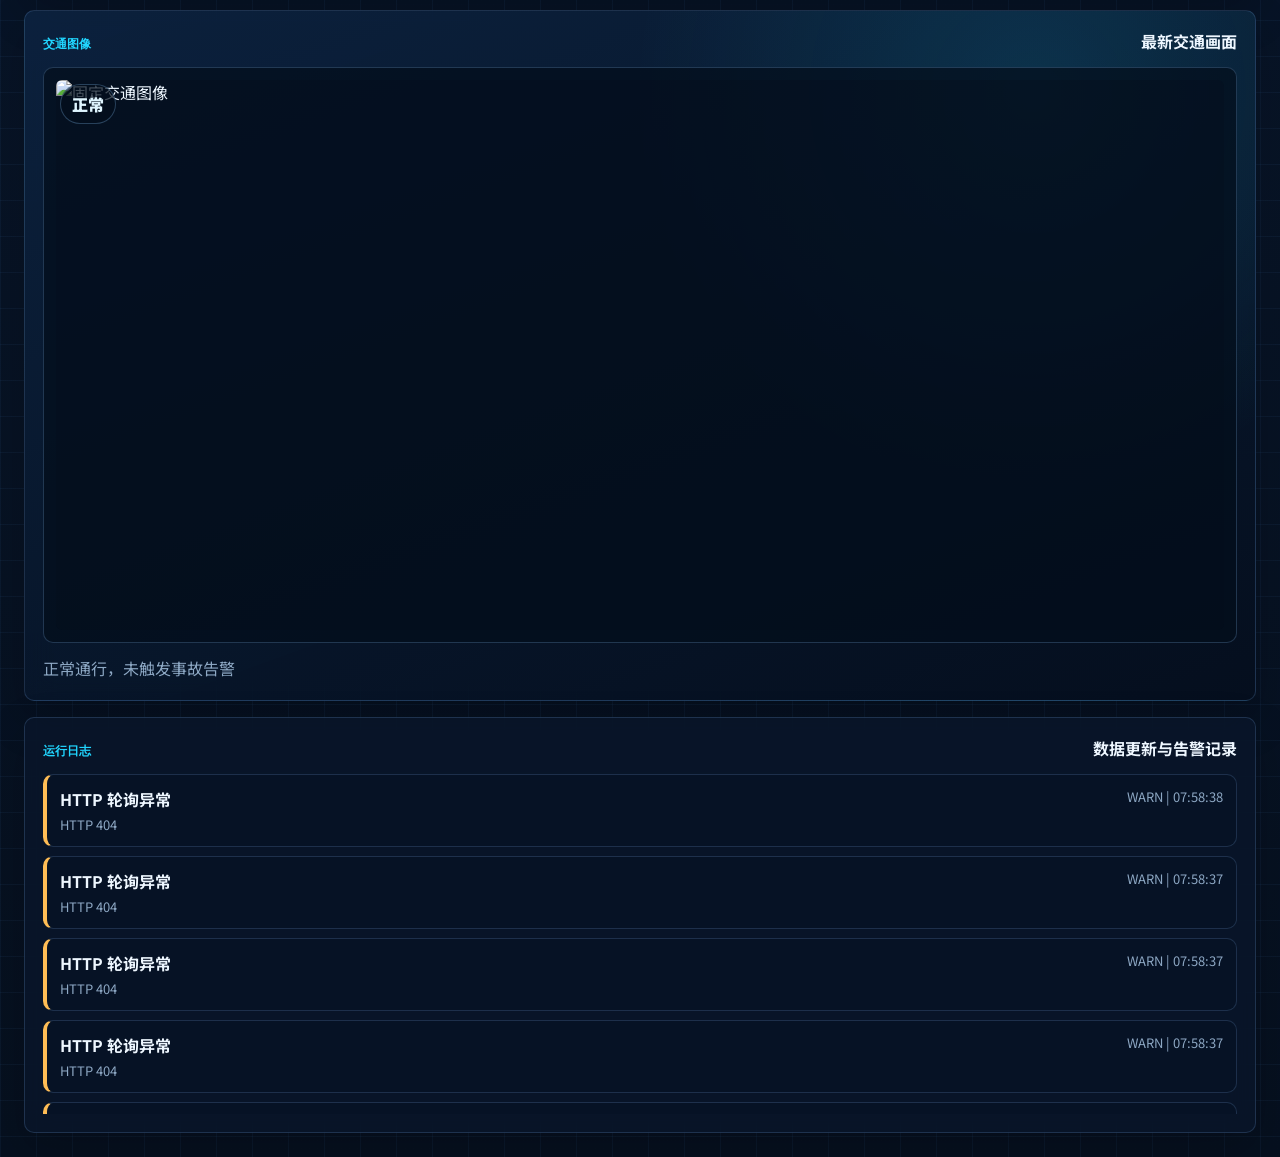
==== commit d3b3d7c8: "Add files via upload" ====
--- a/index.html
+++ b/index.html
@@ -15,7 +15,7 @@
       href="https://fonts.googleapis.com/css2?family=Noto+Sans+SC:wght@400;500;700;800&family=Space+Grotesk:wght@500;600;700&display=swap"
       rel="stylesheet"
     />
-    <link rel="stylesheet" href="styles.css?v=20260628-camera-rotate-fix" />
+    <link rel="stylesheet" href="styles.css?v=20260707-fixed-111-image" />
   </head>
   <body>
     <header class="topbar">
@@ -155,7 +155,7 @@
             <strong>最新交通画面</strong>
           </div>
           <div class="camera-frame" id="cameraFrame">
-            <img id="cameraImage" src="normal.png" alt="交通状态示意图" />
+            <img id="cameraImage" src="111.png" alt="固定交通图像" />
             <span class="camera-badge" id="cameraBadge">正常</span>
           </div>
           <p class="camera-caption" id="cameraCaption">正常通行，未触发事故告警</p>
@@ -175,6 +175,6 @@
     <span id="cloudSyncValue" hidden></span>
     <span id="sourceHint" hidden>当前使用本地模拟数据</span>
 
-    <script src="script.js?v=20260628-camera-rotate-fix"></script>
+    <script src="script.js?v=20260707-fixed-111-image"></script>
   </body>
 </html>
--- a/styles.css
+++ b/styles.css
@@ -606,9 +606,7 @@
 }
 
 #latencyHint {
-  width: 100%;
-  white-space: normal;
-  line-height: 1.35;
+  display: none;
 }
 
 .content-grid {
@@ -693,6 +691,10 @@
   display: none;
 }
 
+.camera-frame.camera-empty::after {
+  display: none;
+}
+
 .camera-frame::after {
   content: "";
   position: absolute;
@@ -735,6 +737,11 @@
   border-radius: calc(var(--radius) - 4px);
 }
 
+.camera-frame.camera-empty img,
+.camera-frame.camera-empty .camera-badge {
+  display: none;
+}
+
 .camera-badge {
   position: absolute;
   z-index: 1;
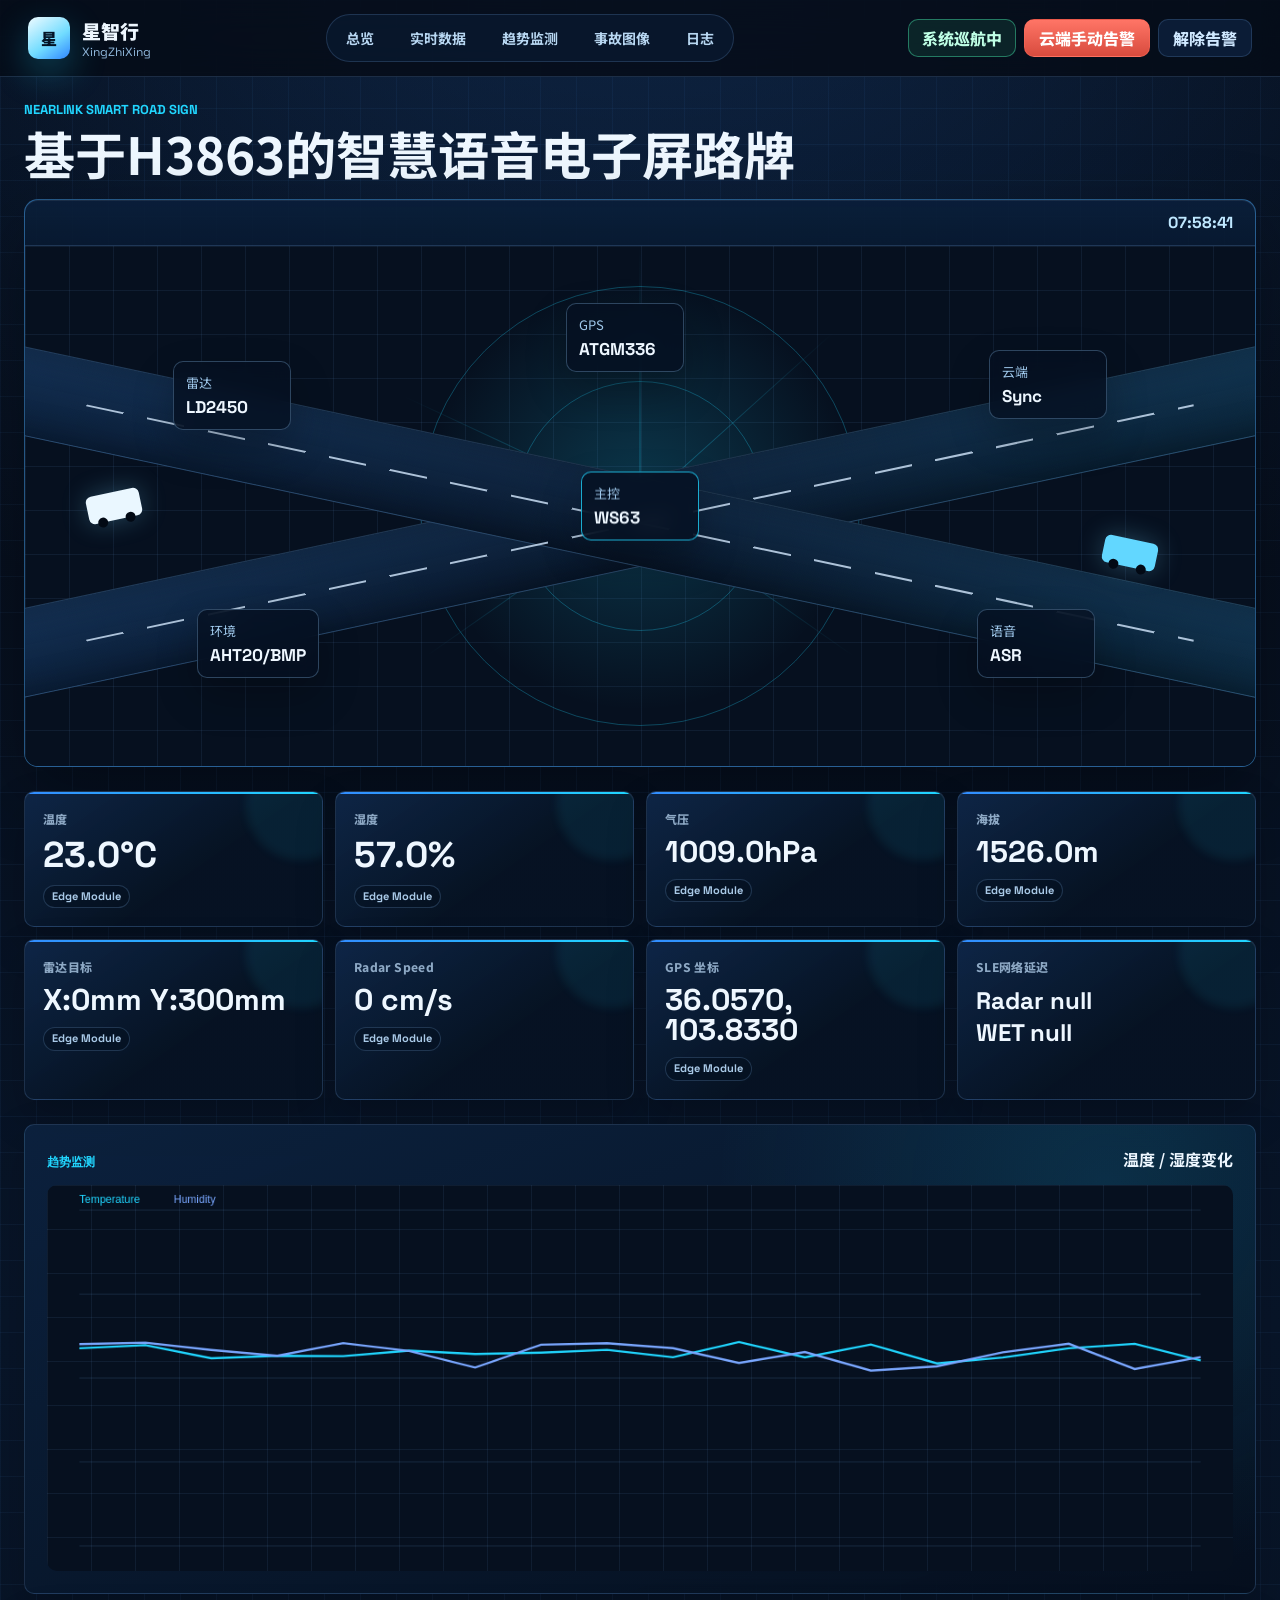
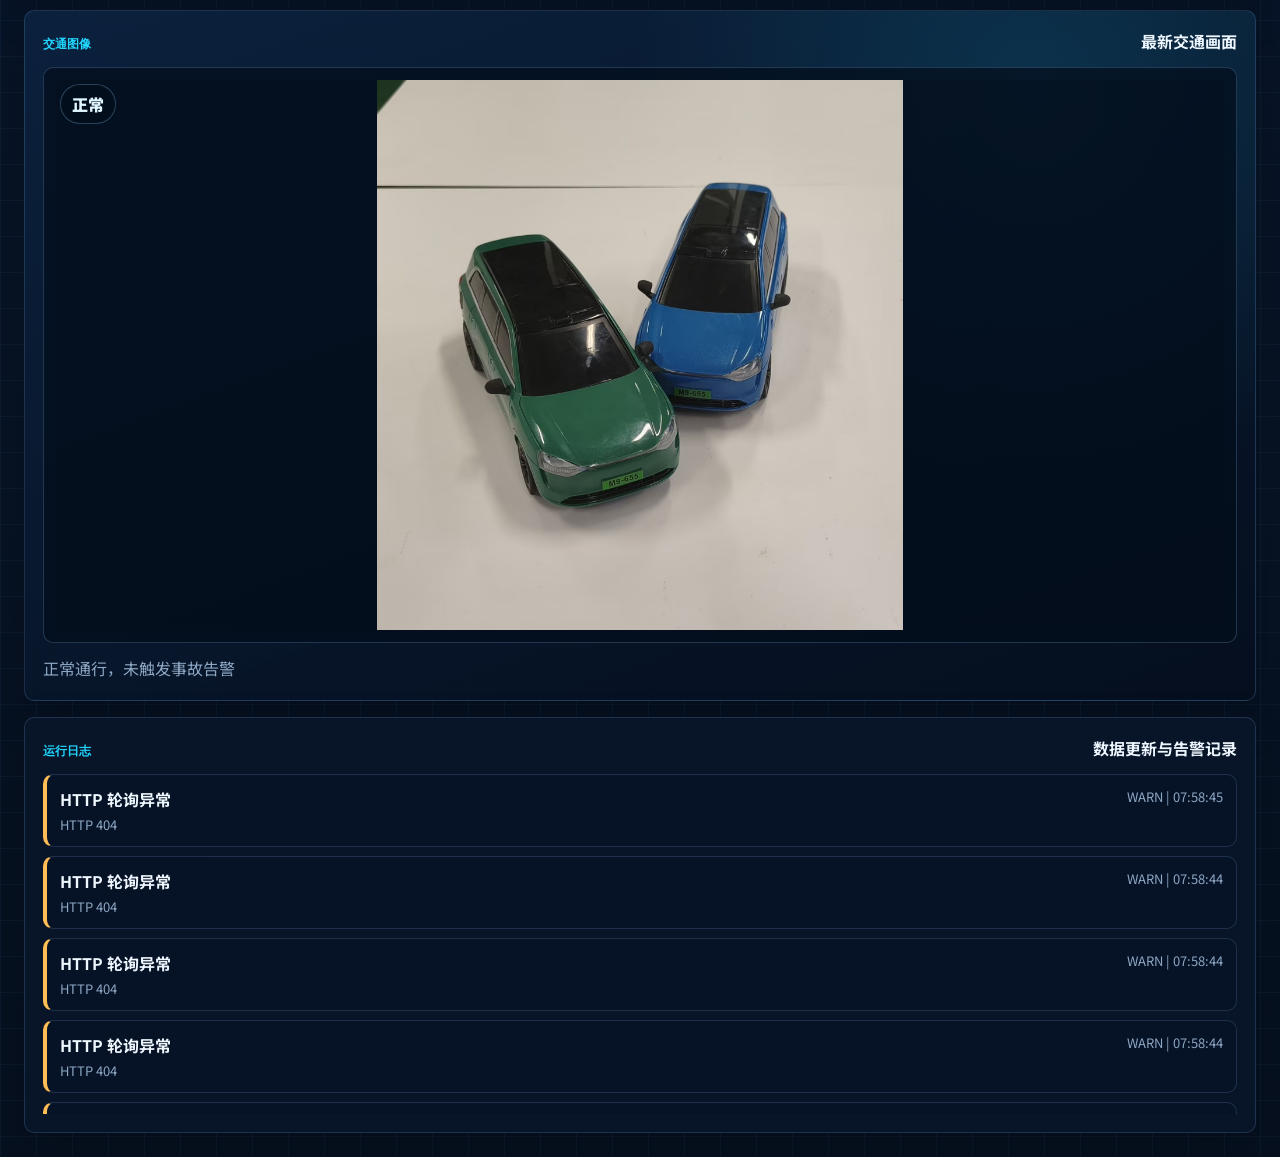
==== commit 4d1aaf8b: "Add files via upload" ====
--- a/index.html
+++ b/index.html
@@ -3,10 +3,10 @@
   <head>
     <meta charset="UTF-8" />
     <meta name="viewport" content="width=device-width, initial-scale=1.0" />
-    <title>星智行 · 智慧语音电子墨水屏路牌</title>
+    <title>星智行 · 基于H3863的智慧语音电子屏路牌</title>
     <meta
       name="description"
-      content="星智行智慧路牌实时监测网站，展示温湿度、雷达、GPS、SLE 组网与云端告警同步。"
+      content="基于H3863的智慧语音电子屏路牌实时监测网站，展示温湿度、雷达、GPS、SLE 组网与云端告警同步。"
     />
     <meta name="theme-color" content="#06101f" />
     <link rel="preconnect" href="https://fonts.googleapis.com" />
@@ -44,7 +44,7 @@
       <section class="hero" id="overview">
         <div class="hero-copy">
           <p class="eyebrow">NearLink Smart Road Sign</p>
-          <h1>智慧语音电子墨水屏路牌实时监测平台</h1>
+          <h1>基于H3863的智慧语音电子屏路牌</h1>
         </div>
 
         <div class="hero-scene">
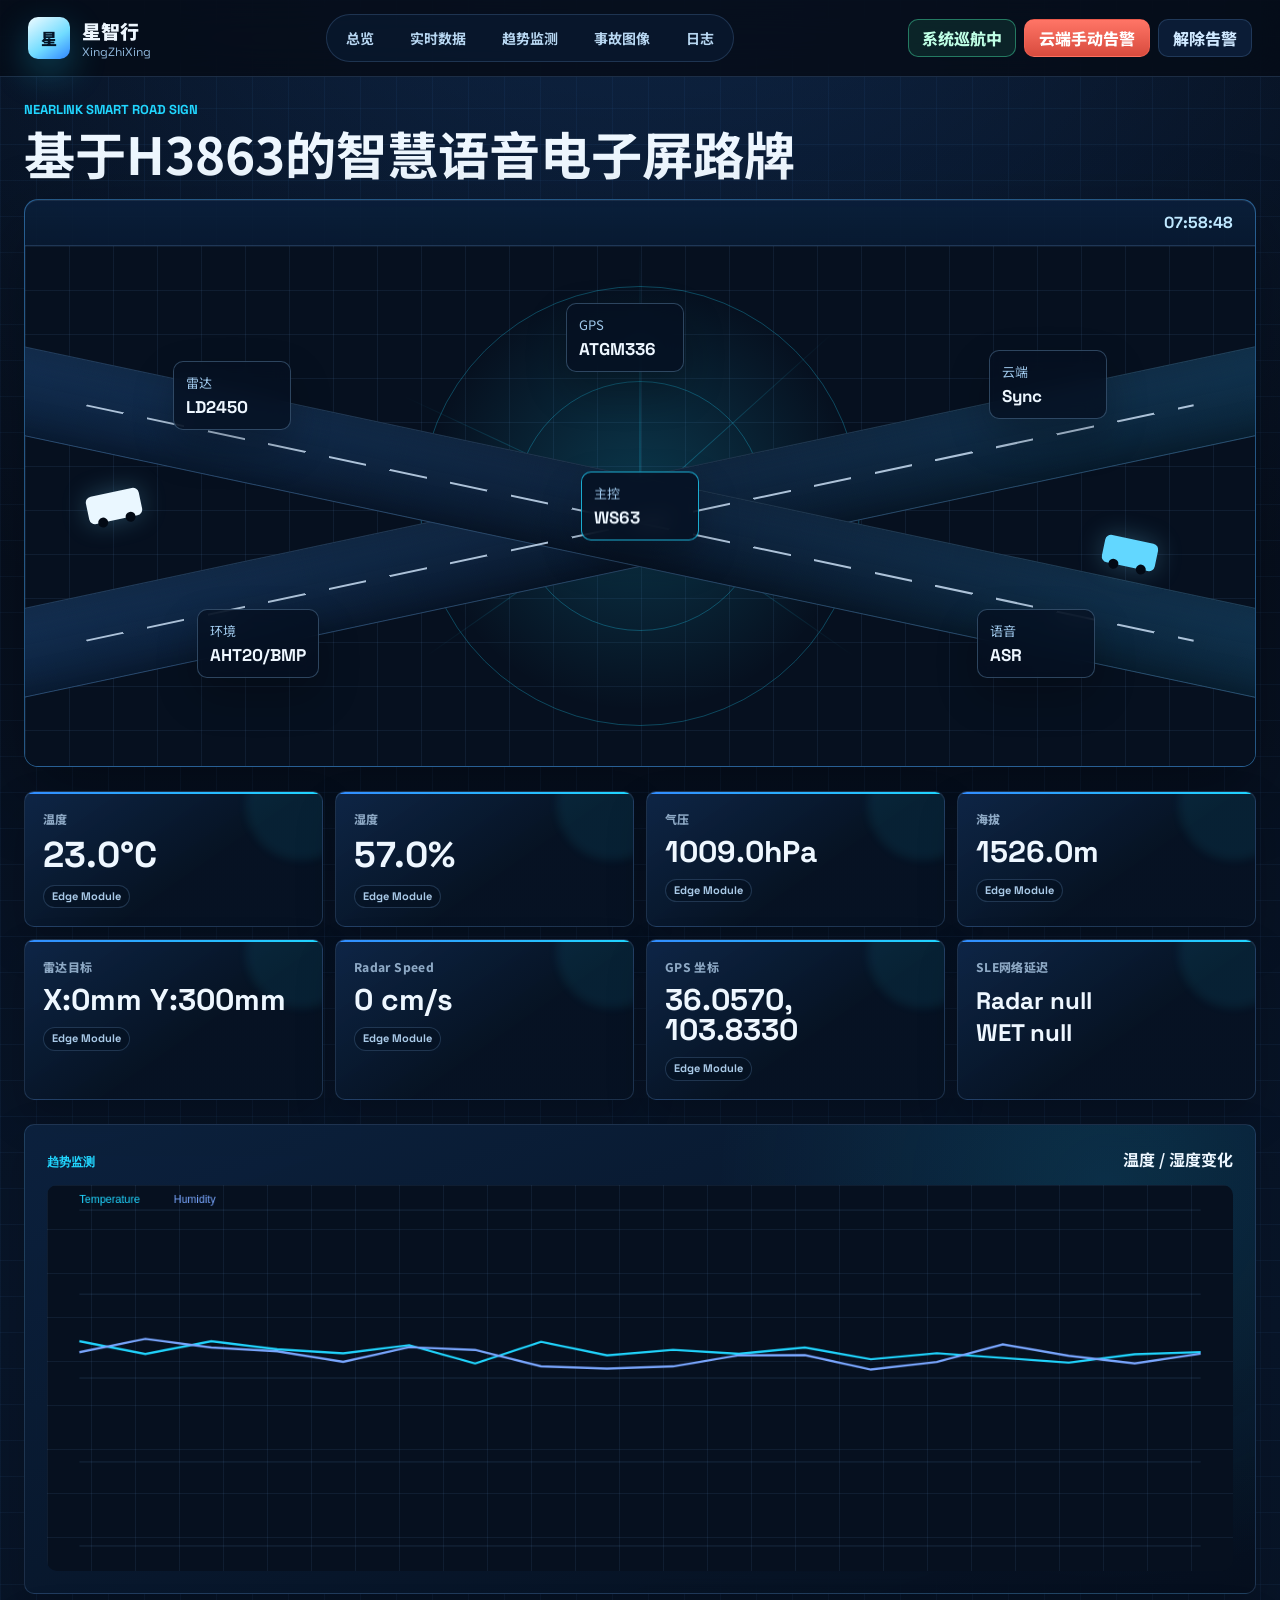
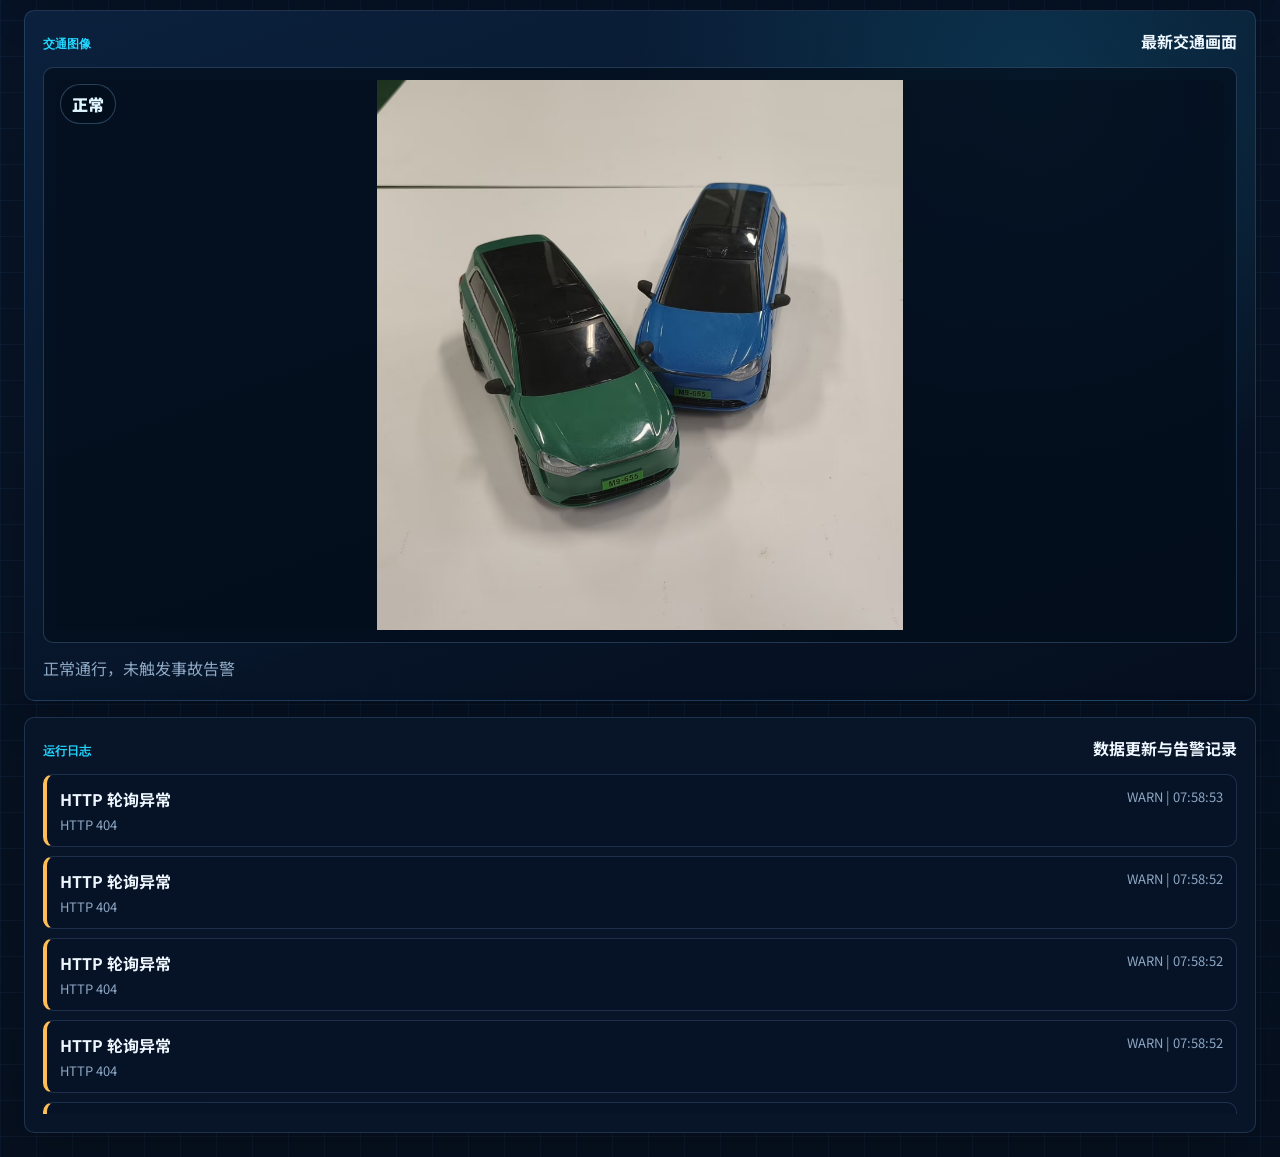
==== commit de74c60e: "Add files via upload" ====
--- a/index.html
+++ b/index.html
@@ -6,7 +6,7 @@
     <title>星智行 · 基于H3863的智慧语音电子屏路牌</title>
     <meta
       name="description"
-      content="基于H3863的智慧语音电子屏路牌实时监测网站，展示温湿度、雷达、GPS、SLE 组网与云端告警同步。"
+      content="星智行智慧路牌实时监测网站，展示温湿度、雷达、GPS、SLE 组网与云端告警同步。"
     />
     <meta name="theme-color" content="#06101f" />
     <link rel="preconnect" href="https://fonts.googleapis.com" />
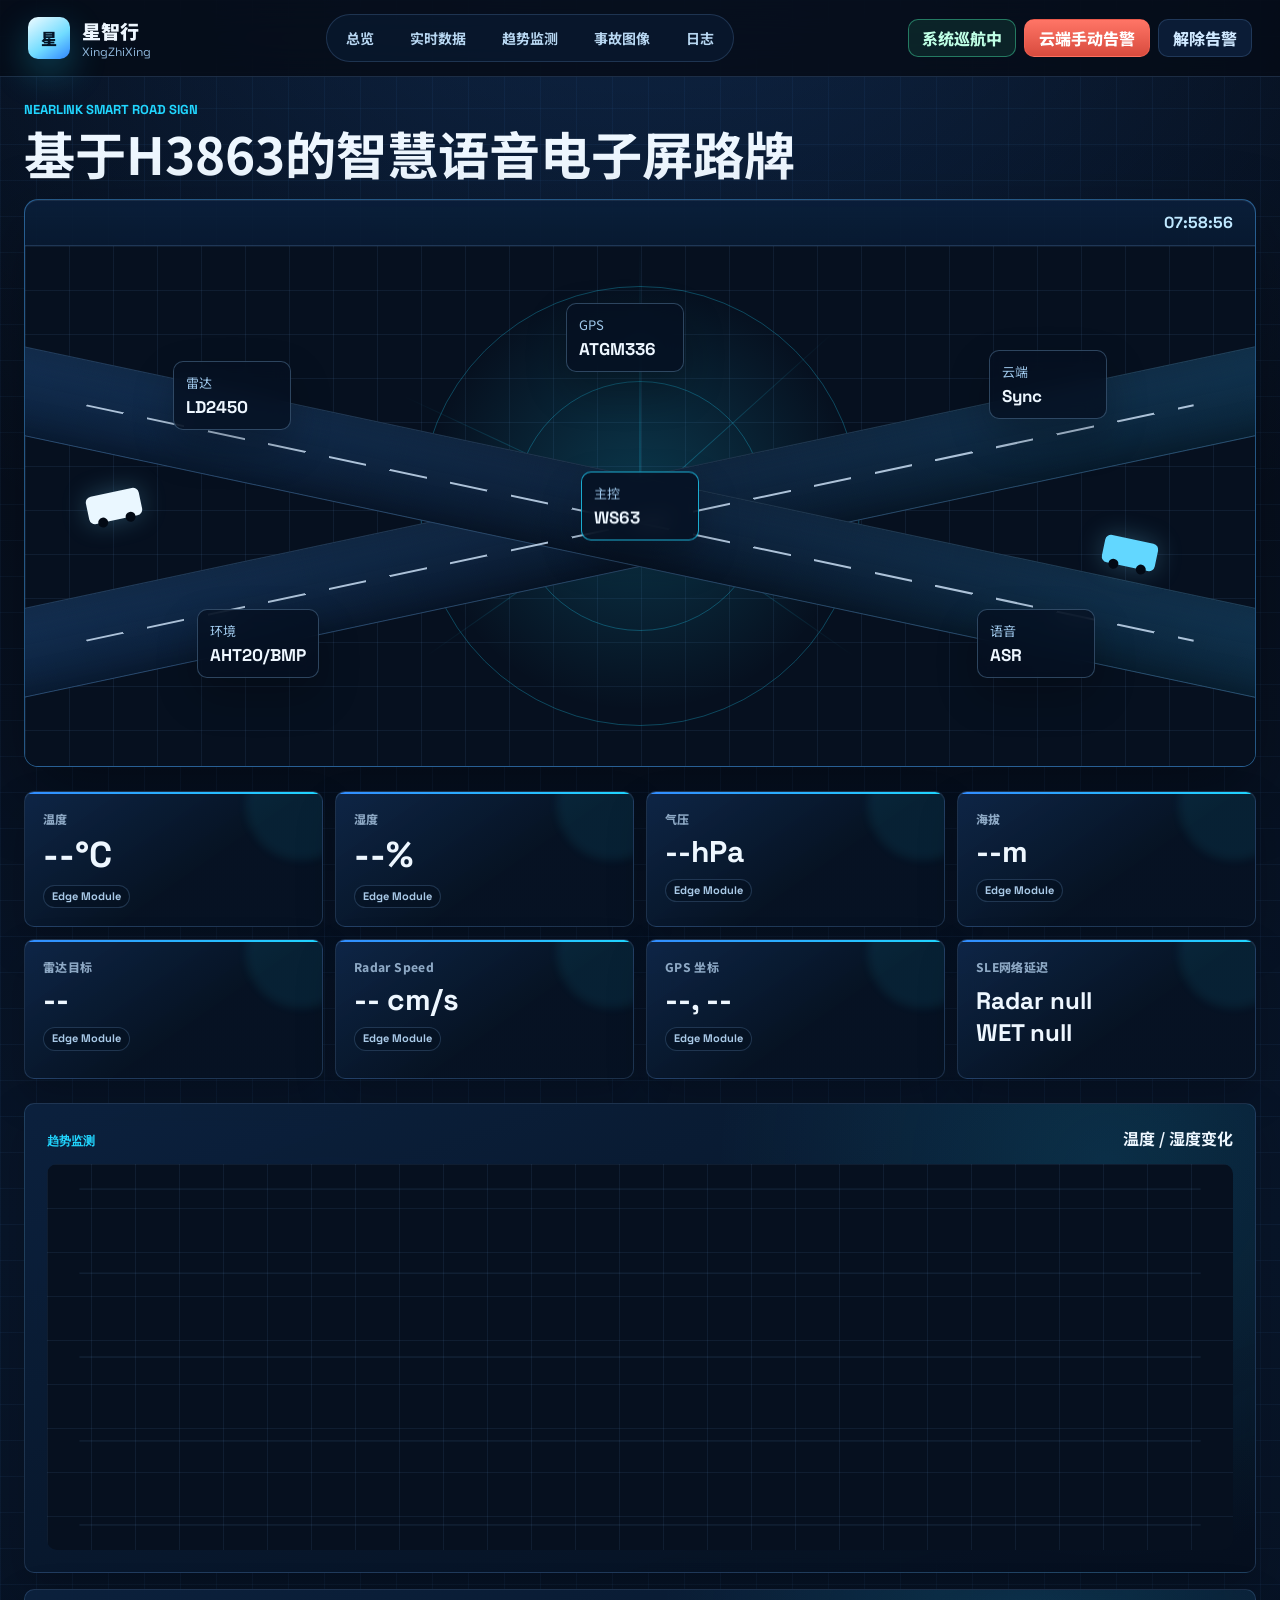
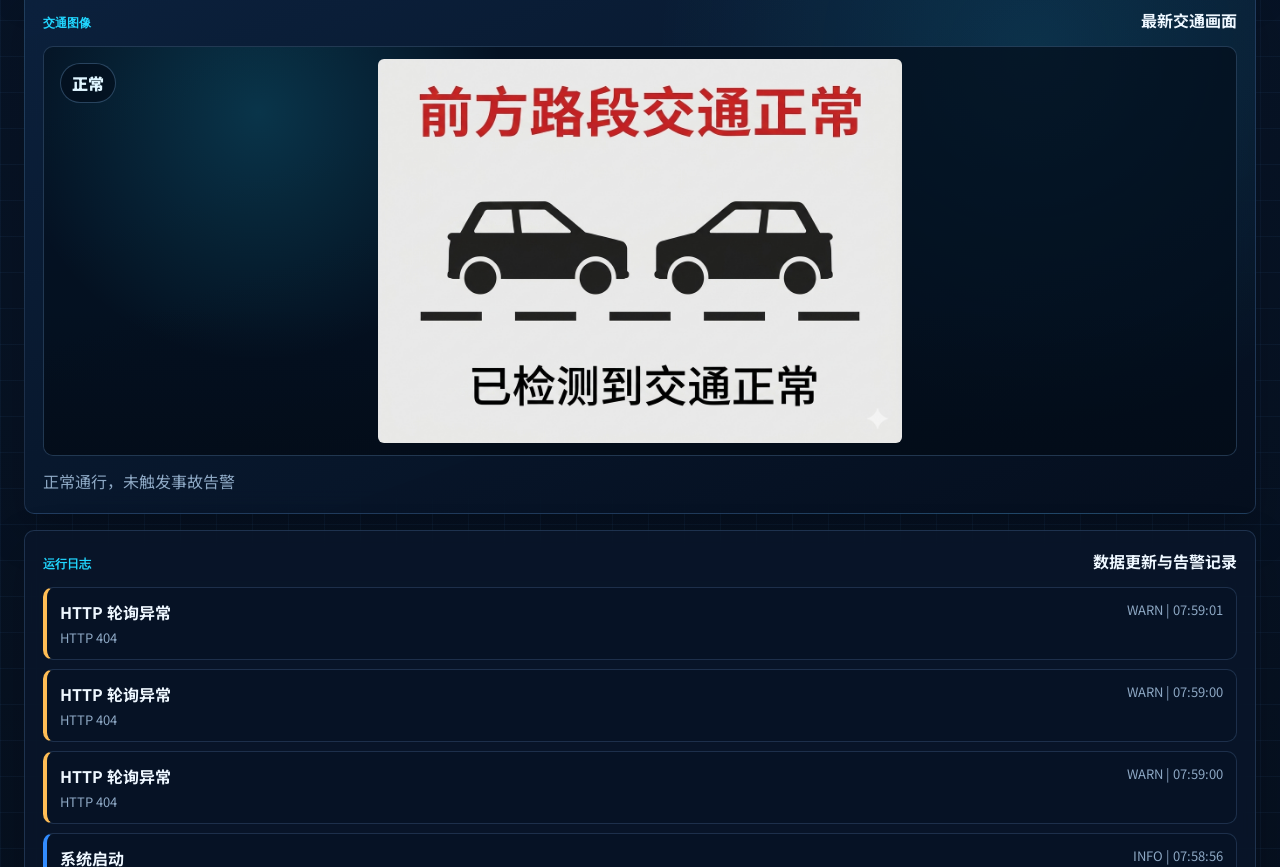
==== commit 617d8b29: "Add files via upload" ====
--- a/index.html
+++ b/index.html
@@ -6,7 +6,7 @@
     <title>星智行 · 基于H3863的智慧语音电子屏路牌</title>
     <meta
       name="description"
-      content="星智行智慧路牌实时监测网站，展示温湿度、雷达、GPS、SLE 组网与云端告警同步。"
+      content="基于H3863的智慧语音电子屏路牌实时监测网站，展示温湿度、雷达、GPS、SLE 组网与云端告警同步。"
     />
     <meta name="theme-color" content="#06101f" />
     <link rel="preconnect" href="https://fonts.googleapis.com" />
@@ -155,7 +155,7 @@
             <strong>最新交通画面</strong>
           </div>
           <div class="camera-frame" id="cameraFrame">
-            <img id="cameraImage" src="111.png" alt="固定交通图像" />
+            <img id="cameraImage" src="normal.png" alt="交通图像" />
             <span class="camera-badge" id="cameraBadge">正常</span>
           </div>
           <p class="camera-caption" id="cameraCaption">正常通行，未触发事故告警</p>
--- a/styles.css
+++ b/styles.css
@@ -691,10 +691,6 @@
   display: none;
 }
 
-.camera-frame.camera-empty::after {
-  display: none;
-}
-
 .camera-frame::after {
   content: "";
   position: absolute;
@@ -737,11 +733,6 @@
   border-radius: calc(var(--radius) - 4px);
 }
 
-.camera-frame.camera-empty img,
-.camera-frame.camera-empty .camera-badge {
-  display: none;
-}
-
 .camera-badge {
   position: absolute;
   z-index: 1;
